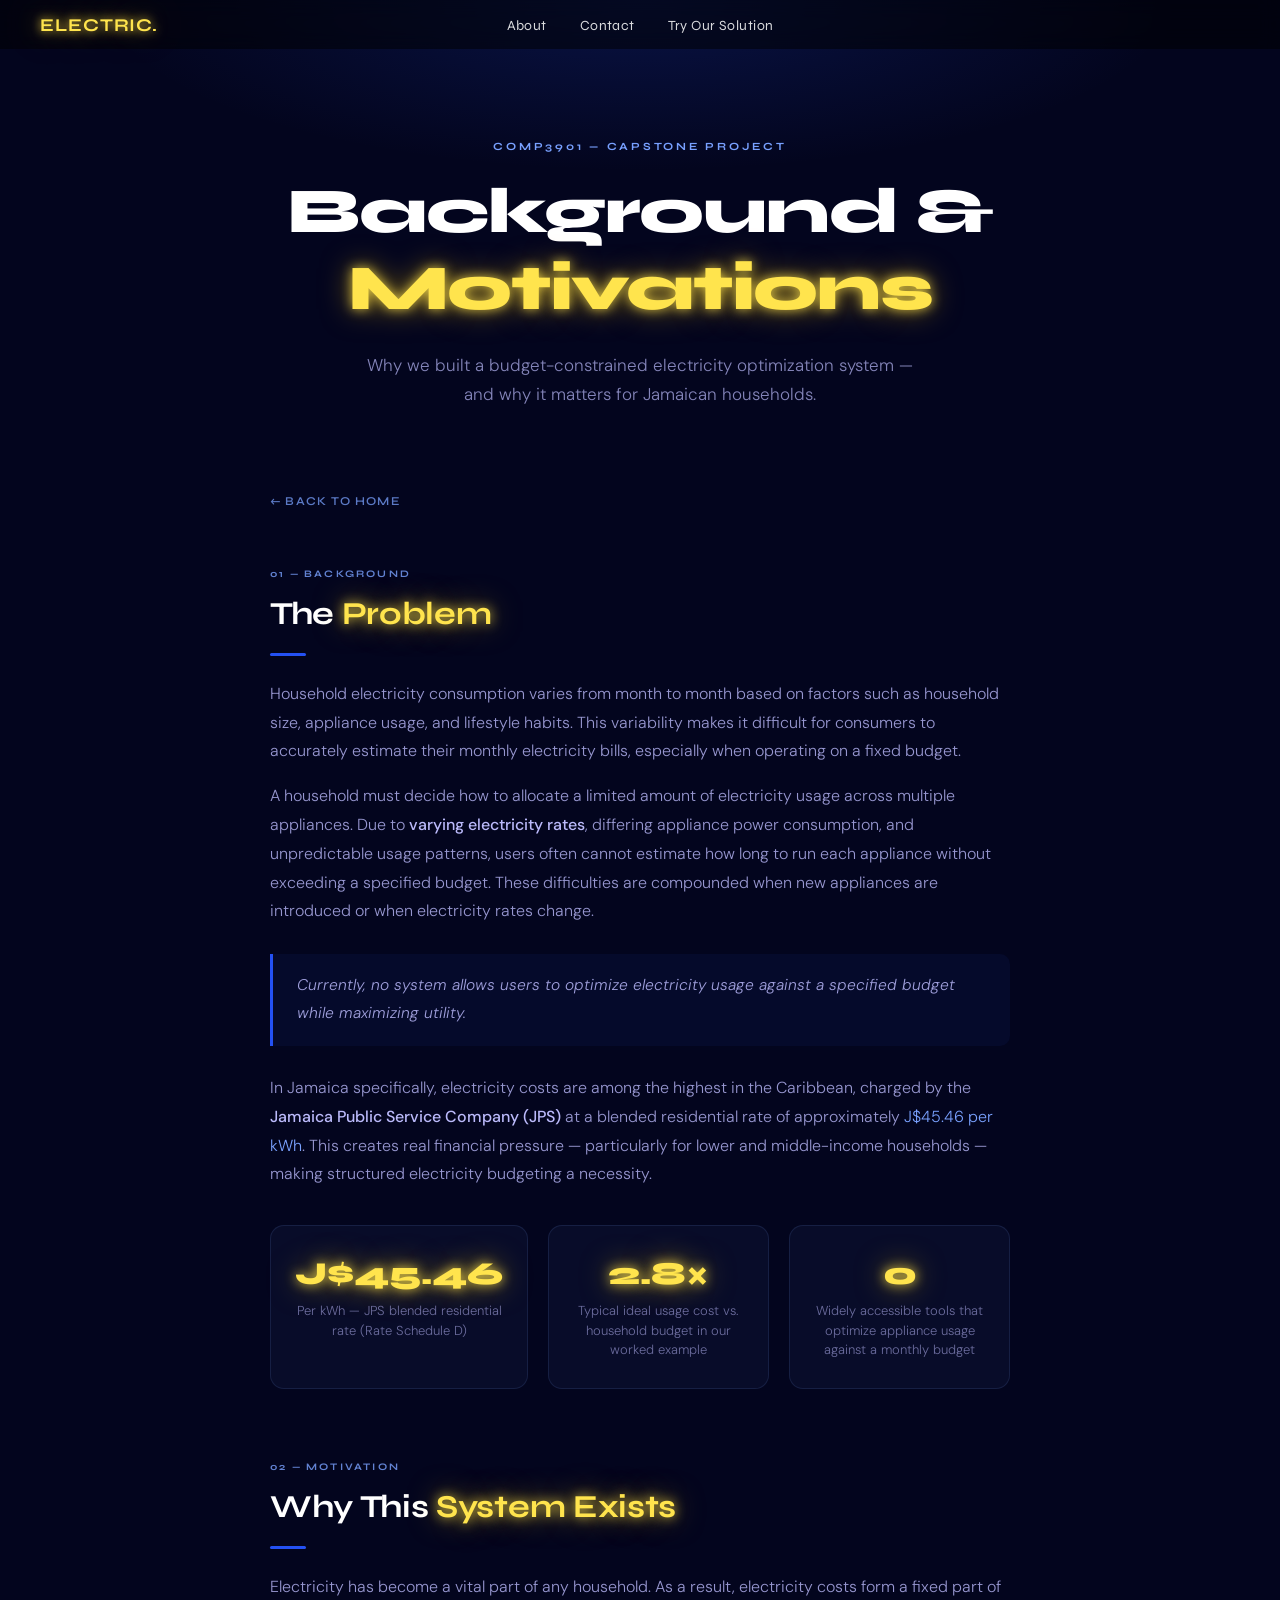
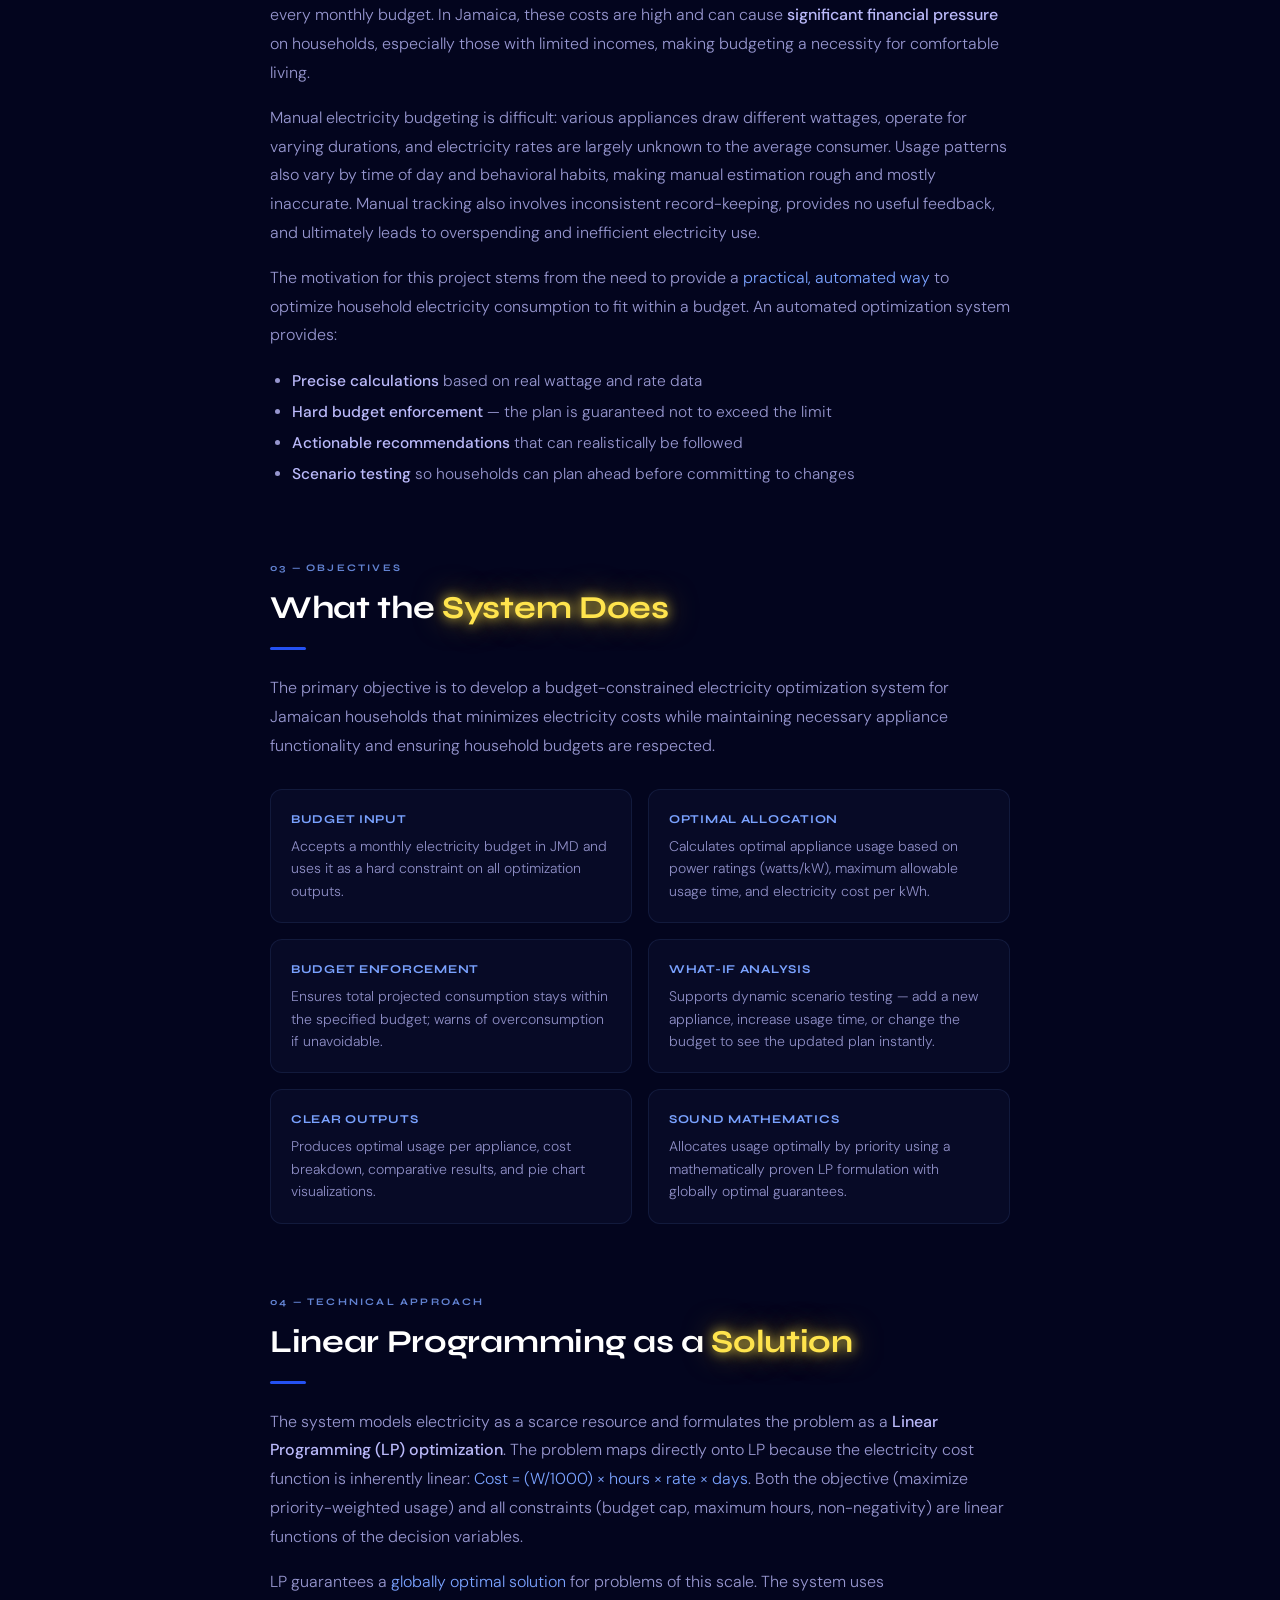
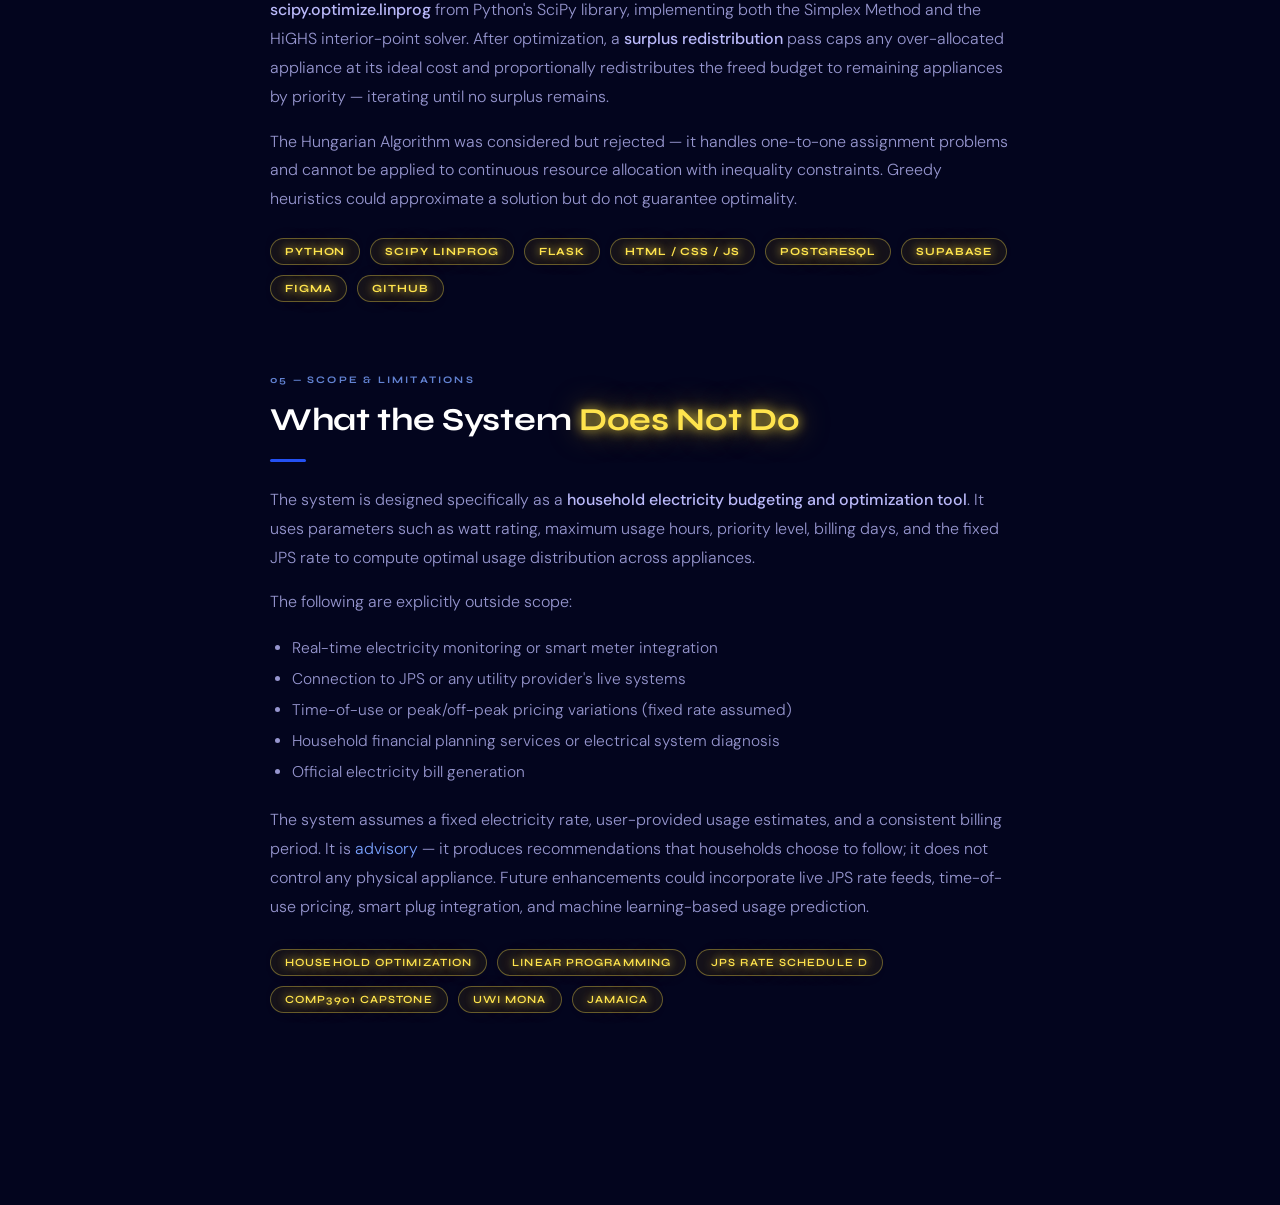
==== About.html @ 824e5304 "ELECTRIC Website 2026" ====
<!DOCTYPE html>
<html lang="en">
<head>
  <meta charset="UTF-8">
  <meta name="viewport" content="width=device-width, initial-scale=1.0">
  <title>About — ELECTRIC</title>
  <link rel="preconnect" href="https://fonts.googleapis.com">
  <link rel="preconnect" href="https://fonts.gstatic.com" crossorigin>
  <link href="https://fonts.googleapis.com/css2?family=Syne:wght@400;600;700;800&family=DM+Sans:ital,opsz,wght@0,9..40,300;0,9..40,400;0,9..40,500;1,9..40,300&display=swap" rel="stylesheet">
  <link rel="stylesheet" href="styles.css">
  <style>
    body { background: #03051e; }
    .page-hero { padding: 140px 0 80px; text-align: center; position: relative; overflow: hidden; }
    .page-hero::before { content: ''; position: absolute; inset: 0; background: radial-gradient(ellipse 60% 50% at 50% 0%, rgba(36,81,243,0.18) 0%, transparent 70%); pointer-events: none; }
    .page-hero-label { font-family: 'Syne', sans-serif; font-size: 11px; font-weight: 700; letter-spacing: 0.25em; text-transform: uppercase; color: #7aa2ff; margin-bottom: 20px; }
    .page-hero-title { font-family: 'Syne', sans-serif; font-size: clamp(2.4rem, 5vw, 4rem); font-weight: 800; color: #fff; letter-spacing: -0.02em; margin-bottom: 24px; }
    .page-hero-title span { color: #FFE44D; text-shadow: 0 0 12px rgba(255,228,77,0.8), 0 0 30px rgba(255,200,0,0.5); }
    .page-hero-sub { font-family: 'DM Sans', sans-serif; font-size: 17px; font-weight: 300; color: rgba(187,186,251,0.7); max-width: 560px; margin: 0 auto; line-height: 1.7; }
    .about-body { max-width: 820px; margin: 0 auto; padding: 0 40px 120px; }
    .back-link { display: inline-flex; align-items: center; gap: 8px; font-family: 'Syne', sans-serif; font-size: 12px; font-weight: 600; letter-spacing: 0.1em; text-transform: uppercase; color: #7aa2ff; text-decoration: none; margin-bottom: 60px; opacity: 0.75; transition: opacity 0.2s; }
    .back-link:hover { opacity: 1; }
    .about-block { margin-bottom: 72px; opacity: 0; transform: translateY(24px); transition: opacity 0.6s ease, transform 0.6s ease; }
    .about-block.visible { opacity: 1; transform: translateY(0); }
    .about-block-label { font-family: 'Syne', sans-serif; font-size: 10px; font-weight: 700; letter-spacing: 0.22em; text-transform: uppercase; color: #7aa2ff; margin-bottom: 14px; opacity: 0.8; }
    .about-block h2 { font-family: 'Syne', sans-serif; font-size: clamp(1.5rem, 2.5vw, 2rem); font-weight: 700; color: #fff; letter-spacing: -0.01em; margin-bottom: 20px; }
    .about-block h2 span { color: #FFE44D; text-shadow: 0 0 12px rgba(255,228,77,0.9), 0 0 30px rgba(255,200,0,0.6); animation: heroGlowPulse 3s ease-in-out infinite; }
    .about-divider { width: 36px; height: 3px; background: #2451F3; border-radius: 2px; margin-bottom: 24px; }
    .about-block p { font-family: 'DM Sans', sans-serif; font-size: 16px; font-weight: 300; line-height: 1.8; color: rgba(187,186,251,0.8); margin-bottom: 16px; }
    .about-block p strong { color: #BBBAFB; font-weight: 500; }
    .about-block p em { color: #7aa2ff; font-style: normal; }
    .about-block ul, .about-block ol { margin: 0 0 18px 22px; font-family: 'DM Sans', sans-serif; font-size: 15.5px; font-weight: 300; line-height: 2; color: rgba(187,186,251,0.8); }
    .about-block li strong { color: #BBBAFB; font-weight: 500; }
    .stat-row { display: grid; grid-template-columns: repeat(3, 1fr); gap: 20px; margin: 36px 0; }
    .stat-card { background: rgba(122,162,255,0.05); border: 1px solid rgba(122,162,255,0.12); border-radius: 14px; padding: 28px 24px; text-align: center; }
    .stat-number { font-family: 'Syne', sans-serif; font-size: 2rem; font-weight: 800; color: #FFE44D; text-shadow: 0 0 12px rgba(255,228,77,0.9), 0 0 30px rgba(255,200,0,0.6); margin-bottom: 8px; animation: heroGlowPulse 3s ease-in-out infinite; }
    .stat-label { font-size: 13px; color: rgba(187,186,251,0.55); font-weight: 300; line-height: 1.5; }
    .quote-block { border-left: 3px solid #2451F3; padding: 18px 24px; background: rgba(36,81,243,0.06); border-radius: 0 10px 10px 0; margin: 28px 0; }
    .quote-block p { font-size: 15.5px !important; font-style: italic; color: rgba(187,186,251,0.85) !important; margin: 0 !important; }
    .objectives-grid { display: grid; grid-template-columns: 1fr 1fr; gap: 16px; margin-top: 28px; }
    .obj-card { background: rgba(122,162,255,0.04); border: 1px solid rgba(122,162,255,0.1); border-radius: 12px; padding: 20px; font-size: 14px; line-height: 1.6; color: rgba(187,186,251,0.75); font-weight: 300; }
    .obj-card strong { display: block; font-family: 'Syne', sans-serif; font-size: 12px; font-weight: 700; letter-spacing: 0.06em; text-transform: uppercase; color: #7aa2ff; margin-bottom: 6px; }
    .tech-stack { display: flex; flex-wrap: wrap; gap: 10px; margin-top: 24px; }
    .tech-chip { font-family: 'Syne', sans-serif; font-size: 11px; font-weight: 700; letter-spacing: 0.08em; text-transform: uppercase; padding: 6px 14px; border-radius: 100px; border: 1px solid rgba(255,228,77,0.35); color: #FFE44D; background: rgba(255,200,0,0.07); text-shadow: 0 0 8px rgba(255,228,77,0.9), 0 0 20px rgba(255,200,0,0.5); animation: heroGlowPulse 3s ease-in-out infinite; }
    .tag-row { display: flex; flex-wrap: wrap; gap: 10px; margin-top: 28px; }
    .tag { font-family: 'Syne', sans-serif; font-size: 11px; font-weight: 600; letter-spacing: 0.1em; text-transform: uppercase; padding: 6px 14px; border: 1px solid rgba(255,228,77,0.35); border-radius: 100px; color: #FFE44D; background: rgba(255,200,0,0.07); text-shadow: 0 0 8px rgba(255,228,77,0.9), 0 0 20px rgba(255,200,0,0.5); animation: heroGlowPulse 3s ease-in-out infinite; }
    @media (max-width: 768px) { .stat-row { grid-template-columns: 1fr; } .objectives-grid { grid-template-columns: 1fr; } .about-body { padding: 0 24px 80px; } .page-hero { padding: 120px 24px 60px; } }
    .nav-container { justify-content: center; }
    .logo { position: absolute; left: 40px; }
  </style>
</head>
<body>

<header class="navbar">
  <div class="nav-container" style="position:relative;">
    <a class="logo" href="index.html" style="text-decoration:none;">ELECTRIC.</a>
    <nav class="nav-links">
      <a href="about.html">About</a>
      <a href="contact.html">Contact</a>
      <a href="index.html#demo">Try Our Solution</a>
    </nav>
  </div>
</header>

<section class="page-hero">
  <div class="page-hero-label">COMP3901 &mdash; Capstone Project</div>
  <h1 class="page-hero-title">Background &amp; <span>Motivations</span></h1>
  <p class="page-hero-sub">Why we built a budget-constrained electricity optimization system &mdash; and why it matters for Jamaican households.</p>
</section>

<div class="about-body">

  <a href="index.html" class="back-link">&#8592; Back to Home</a>

  <div class="about-block">
    <div class="about-block-label">01 &mdash; Background</div>
    <h2>The <span>Problem</span></h2>
    <div class="about-divider"></div>
    <p>Household electricity consumption varies from month to month based on factors such as household size, appliance usage, and lifestyle habits. This variability makes it difficult for consumers to accurately estimate their monthly electricity bills, especially when operating on a fixed budget.</p>
    <p>A household must decide how to allocate a limited amount of electricity usage across multiple appliances. Due to <strong>varying electricity rates</strong>, differing appliance power consumption, and unpredictable usage patterns, users often cannot estimate how long to run each appliance without exceeding a specified budget. These difficulties are compounded when new appliances are introduced or when electricity rates change.</p>
    <div class="quote-block"><p>Currently, no system allows users to optimize electricity usage against a specified budget while maximizing utility.</p></div>
    <p>In Jamaica specifically, electricity costs are among the highest in the Caribbean, charged by the <strong>Jamaica Public Service Company (JPS)</strong> at a blended residential rate of approximately <em>J$45.46 per kWh</em>. This creates real financial pressure &mdash; particularly for lower and middle-income households &mdash; making structured electricity budgeting a necessity.</p>
    <div class="stat-row">
      <div class="stat-card"><div class="stat-number">J$45.46</div><div class="stat-label">Per kWh &mdash; JPS blended residential rate (Rate Schedule D)</div></div>
      <div class="stat-card"><div class="stat-number">2.8&times;</div><div class="stat-label">Typical ideal usage cost vs. household budget in our worked example</div></div>
      <div class="stat-card"><div class="stat-number">0</div><div class="stat-label">Widely accessible tools that optimize appliance usage against a monthly budget</div></div>
    </div>
  </div>

  <div class="about-block">
    <div class="about-block-label">02 &mdash; Motivation</div>
    <h2>Why This <span>System Exists</span></h2>
    <div class="about-divider"></div>
    <p>Electricity has become a vital part of any household. As a result, electricity costs form a fixed part of every monthly budget. In Jamaica, these costs are high and can cause <strong>significant financial pressure</strong> on households, especially those with limited incomes, making budgeting a necessity for comfortable living.</p>
    <p>Manual electricity budgeting is difficult: various appliances draw different wattages, operate for varying durations, and electricity rates are largely unknown to the average consumer. Usage patterns also vary by time of day and behavioral habits, making manual estimation rough and mostly inaccurate. Manual tracking also involves inconsistent record-keeping, provides no useful feedback, and ultimately leads to overspending and inefficient electricity use.</p>
    <p>The motivation for this project stems from the need to provide a <em>practical, automated way</em> to optimize household electricity consumption to fit within a budget. An automated optimization system provides:</p>
    <ul>
      <li><strong>Precise calculations</strong> based on real wattage and rate data</li>
      <li><strong>Hard budget enforcement</strong> &mdash; the plan is guaranteed not to exceed the limit</li>
      <li><strong>Actionable recommendations</strong> that can realistically be followed</li>
      <li><strong>Scenario testing</strong> so households can plan ahead before committing to changes</li>
    </ul>
  </div>

  <div class="about-block">
    <div class="about-block-label">03 &mdash; Objectives</div>
    <h2>What the <span>System Does</span></h2>
    <div class="about-divider"></div>
    <p>The primary objective is to develop a budget-constrained electricity optimization system for Jamaican households that minimizes electricity costs while maintaining necessary appliance functionality and ensuring household budgets are respected.</p>
    <div class="objectives-grid">
      <div class="obj-card"><strong>Budget Input</strong>Accepts a monthly electricity budget in JMD and uses it as a hard constraint on all optimization outputs.</div>
      <div class="obj-card"><strong>Optimal Allocation</strong>Calculates optimal appliance usage based on power ratings (watts/kW), maximum allowable usage time, and electricity cost per kWh.</div>
      <div class="obj-card"><strong>Budget Enforcement</strong>Ensures total projected consumption stays within the specified budget; warns of overconsumption if unavoidable.</div>
      <div class="obj-card"><strong>What-If Analysis</strong>Supports dynamic scenario testing &mdash; add a new appliance, increase usage time, or change the budget to see the updated plan instantly.</div>
      <div class="obj-card"><strong>Clear Outputs</strong>Produces optimal usage per appliance, cost breakdown, comparative results, and pie chart visualizations.</div>
      <div class="obj-card"><strong>Sound Mathematics</strong>Allocates usage optimally by priority using a mathematically proven LP formulation with globally optimal guarantees.</div>
    </div>
  </div>

  <div class="about-block">
    <div class="about-block-label">04 &mdash; Technical Approach</div>
    <h2>Linear Programming as a <span>Solution</span></h2>
    <div class="about-divider"></div>
    <p>The system models electricity as a scarce resource and formulates the problem as a <strong>Linear Programming (LP) optimization</strong>. The problem maps directly onto LP because the electricity cost function is inherently linear: <em>Cost = (W/1000) &times; hours &times; rate &times; days</em>. Both the objective (maximize priority-weighted usage) and all constraints (budget cap, maximum hours, non-negativity) are linear functions of the decision variables.</p>
    <p>LP guarantees a <em>globally optimal solution</em> for problems of this scale. The system uses <strong>scipy.optimize.linprog</strong> from Python's SciPy library, implementing both the Simplex Method and the HiGHS interior-point solver. After optimization, a <strong>surplus redistribution</strong> pass caps any over-allocated appliance at its ideal cost and proportionally redistributes the freed budget to remaining appliances by priority &mdash; iterating until no surplus remains.</p>
    <p>The Hungarian Algorithm was considered but rejected &mdash; it handles one-to-one assignment problems and cannot be applied to continuous resource allocation with inequality constraints. Greedy heuristics could approximate a solution but do not guarantee optimality.</p>
    <div class="tech-stack">
      <span class="tech-chip">Python</span>
      <span class="tech-chip">SciPy linprog</span>
      <span class="tech-chip">Flask</span>
      <span class="tech-chip">HTML / CSS / JS</span>
      <span class="tech-chip">PostgreSQL</span>
      <span class="tech-chip">Supabase</span>
      <span class="tech-chip">Figma</span>
      <span class="tech-chip">GitHub</span>
    </div>
  </div>

  <div class="about-block">
    <div class="about-block-label">05 &mdash; Scope &amp; Limitations</div>
    <h2>What the System <span>Does Not Do</span></h2>
    <div class="about-divider"></div>
    <p>The system is designed specifically as a <strong>household electricity budgeting and optimization tool</strong>. It uses parameters such as watt rating, maximum usage hours, priority level, billing days, and the fixed JPS rate to compute optimal usage distribution across appliances.</p>
    <p>The following are explicitly outside scope:</p>
    <ul>
      <li>Real-time electricity monitoring or smart meter integration</li>
      <li>Connection to JPS or any utility provider's live systems</li>
      <li>Time-of-use or peak/off-peak pricing variations (fixed rate assumed)</li>
      <li>Household financial planning services or electrical system diagnosis</li>
      <li>Official electricity bill generation</li>
    </ul>
    <p>The system assumes a fixed electricity rate, user-provided usage estimates, and a consistent billing period. It is <em>advisory</em> &mdash; it produces recommendations that households choose to follow; it does not control any physical appliance. Future enhancements could incorporate live JPS rate feeds, time-of-use pricing, smart plug integration, and machine learning-based usage prediction.</p>
    <div class="tag-row">
      <span class="tag">Household Optimization</span>
      <span class="tag">Linear Programming</span>
      <span class="tag">JPS Rate Schedule D</span>
      <span class="tag">COMP3901 Capstone</span>
      <span class="tag">UWI Mona</span>
      <span class="tag">Jamaica</span>
    </div>
  </div>

</div>

<script>
  var blocks = document.querySelectorAll('.about-block');
  var obs = new IntersectionObserver(function(entries) {
    entries.forEach(function(e) {
      if (e.isIntersecting) { e.target.classList.add('visible'); obs.unobserve(e.target); }
    });
  }, { threshold: 0.08 });
  blocks.forEach(function(b) { obs.observe(b); });
</script>

</body>
</html>
---- styles.css ----
/* RESET */
* {
  margin: 0;
  padding: 0;
  box-sizing: border-box;
}

/* FONTS */
body {
  font-family: 'DM Sans', sans-serif;
  background: #04062e;
}

/* NAVBAR */
.navbar {
  position: fixed;
  width: 100%;
  top: 0;
  background: rgba(0,0,0,0.5);
  backdrop-filter: blur(10px);
  z-index: 1000;
}

.nav-container {
  display: flex;
  justify-content: space-between;
  align-items: center;
  padding: 15px 40px;
  color: white;
  font-family: 'Syne', sans-serif;
}

.logo {
  font-weight: 700;
  font-size: 18px;
  letter-spacing: 0.05em;
  color: #FFE44D;
  text-shadow:
    0 0 10px rgba(255, 228, 77, 0.9),
    0 0 25px rgba(255, 200, 0, 0.6),
    0 0 50px rgba(255, 180, 0, 0.35);
  animation: heroGlowPulse 3s ease-in-out infinite;
}

.nav-links a {
  margin: 0 15px;
  text-decoration: none;
  color: white;
  font-size: 14px;
  letter-spacing: 0.03em;
  opacity: 0.85;
  transition: opacity 0.2s;
}
.nav-links a:hover { opacity: 1; }

/* HERO */
.hero {
  position: relative;
  height: 100vh;
  overflow: hidden;
}

/* ANIMATED CANVAS BACKGROUND */
.hero-canvas {
  position: absolute;
  top: 0;
  left: 0;
  width: 100%;
  height: 100%;
  z-index: -3;
}

/* DARK OVERLAY */
.hero-overlay {
  position: absolute;
  inset: 0;
  background: rgba(5, 7, 63, 0.6);
  z-index: -2;
}

/* GRID BACKGROUND */
.flux-wrap {
  position: absolute;
  inset: 0;
  z-index: -1;
}

.flux-svg {
  width: 100%;
  height: 100%;
}

/* TEXT CONTENT */
.hero-content {
  position: relative;
  z-index: 2;
  max-width: 900px;
  margin: auto;
  top: 50%;
  transform: translateY(-50%);
  color: #BBBAFB;
  font-size: 28px;
  line-height: 1.6;
  text-align: center;
  padding: 20px;
  font-family: 'Syne', sans-serif;
  transition: all 0.3s ease-out;
}

.hero-title {
  font-size: clamp(2.2rem, 5vw, 3.8rem);
  font-weight: 800;
  letter-spacing: -0.02em;
  margin-bottom: 18px;
  color: #FFE44D;
  text-shadow:
    0 0 12px rgba(255, 228, 77, 0.9),
    0 0 30px rgba(255, 200, 0, 0.7),
    0 0 60px rgba(255, 180, 0, 0.4);
  animation: heroGlowPulse 3s ease-in-out infinite;
}

.hero-text {
  color: #FFE44D;
  font-family: 'DM Sans', sans-serif;
  font-size: clamp(1rem, 2vw, 1.25rem);
  font-weight: 300;
  opacity: 0.9;
  text-shadow:
    0 0 8px rgba(255, 228, 77, 0.7),
    0 0 20px rgba(255, 200, 0, 0.4);
}

@keyframes heroGlowPulse {
  0%, 100% {
    text-shadow:
      0 0 12px rgba(255, 228, 77, 0.9),
      0 0 30px rgba(255, 200, 0, 0.7),
      0 0 60px rgba(255, 180, 0, 0.4);
  }
  50% {
    text-shadow:
      0 0 20px rgba(255, 228, 77, 1),
      0 0 50px rgba(255, 200, 0, 0.9),
      0 0 90px rgba(255, 180, 0, 0.6);
  }
}


/* BUTTONS */
.hero-buttons {
  margin-top: 25px;
}

.btn {
  padding: 12px 25px;
  border-radius: 8px;
  text-decoration: none;
  margin: 10px;
  display: inline-block;
  font-family: 'Syne', sans-serif;
  font-weight: 600;
  font-size: 14px;
  letter-spacing: 0.03em;
  transition: transform 0.2s, box-shadow 0.2s;
}
.btn:hover { transform: translateY(-2px); box-shadow: 0 8px 24px rgba(36,81,243,0.3); }

.primary {
  background: #2451F3;
  color: white;
}

.secondary {
  background: white;
  color: #2451F3;
}


/* ============================================
   INFO SECTIONS (About / How / Why)
   ============================================ */

.info-section {
  background: #04062e;
  color: #BBBAFB;
  padding: 100px 0;
  border-top: 1px solid rgba(122, 162, 255, 0.12);
}



.section-inner {
  max-width: 1100px;
  margin: 0 auto;
  padding: 0 40px;
}

.section-label {
  font-family: 'Syne', sans-serif;
  font-size: 11px;
  font-weight: 600;
  letter-spacing: 0.2em;
  text-transform: uppercase;
  color: #7aa2ff;
  margin-bottom: 48px;
  opacity: 0.8;
}

.section-grid {
  display: grid;
  grid-template-columns: 1fr 1.7fr;
  gap: 60px;
  align-items: start;
}

.section-heading {
  font-family: 'Syne', sans-serif;
  font-size: clamp(1.8rem, 3vw, 2.5rem);
  font-weight: 700;
  line-height: 1.2;
  color: #ffffff;
  letter-spacing: -0.02em;
}

.accent-bar {
  width: 40px;
  height: 3px;
  background: #2451F3;
  border-radius: 2px;
  margin-top: 20px;
}

.section-body {
  font-size: 16px;
  line-height: 1.75;
  color: rgba(187, 186, 251, 0.8);
  margin-bottom: 18px;
  font-weight: 300;
}

.section-body strong {
  color: #BBBAFB;
  font-weight: 500;
}

.section-body em {
  color: #7aa2ff;
  font-style: normal;
}

/* TAGS */
.tag-row {
  display: flex;
  flex-wrap: wrap;
  gap: 10px;
  margin-top: 28px;
}

.tag {
  font-family: 'Syne', sans-serif;
  font-size: 11px;
  font-weight: 600;
  letter-spacing: 0.1em;
  text-transform: uppercase;
  padding: 6px 14px;
  border: 1px solid rgba(255, 228, 77, 0.35);
  border-radius: 100px;
  color: #FFE44D;
  background: rgba(255, 200, 0, 0.07);
  text-shadow:
    0 0 8px rgba(255, 228, 77, 0.9),
    0 0 20px rgba(255, 200, 0, 0.5);
  animation: heroGlowPulse 3s ease-in-out infinite;
}

/* STEPS LIST */
.steps-list {
  list-style: none;
  display: flex;
  flex-direction: column;
  gap: 24px;
  margin-top: 10px;
}

.step-item {
  display: flex;
  gap: 20px;
  align-items: flex-start;
  font-size: 15px;
  line-height: 1.65;
  color: rgba(187, 186, 251, 0.8);
}

.step-item strong {
  color: #FFE44D;
  font-weight: 500;
  text-shadow:
    0 0 8px rgba(255, 228, 77, 0.9),
    0 0 20px rgba(255, 200, 0, 0.5);
  animation: heroGlowPulse 3s ease-in-out infinite;
}

.step-num {
  flex-shrink: 0;
  width: 32px;
  height: 32px;
  border-radius: 50%;
  background: rgba(36, 81, 243, 0.2);
  border: 1px solid rgba(36, 81, 243, 0.4);
  display: flex;
  align-items: center;
  justify-content: center;
  font-family: 'Syne', sans-serif;
  font-size: 12px;
  font-weight: 700;
  color: #7aa2ff;
  margin-top: 2px;
}

/* BENEFITS GRID */
.benefits-grid {
  display: grid;
  grid-template-columns: 1fr 1fr;
  gap: 20px;
  margin-top: 28px;
}

.benefit-card {
  background: rgba(122, 162, 255, 0.05);
  border: 1px solid rgba(122, 162, 255, 0.12);
  border-radius: 14px;
  padding: 24px 22px;
  transition: border-color 0.3s, background 0.3s, transform 0.3s;
}

.benefit-card:hover {
  border-color: rgba(36, 81, 243, 0.4);
  background: rgba(36, 81, 243, 0.08);
  transform: translateY(-3px);
}

.benefit-icon {
  font-size: 22px;
  margin-bottom: 12px;
}

.benefit-card h4 {
  font-family: 'Syne', sans-serif;
  font-size: 14px;
  font-weight: 700;
  color: #ffffff;
  margin-bottom: 8px;
  letter-spacing: 0.01em;
}

.benefit-card p {
  font-size: 13.5px;
  line-height: 1.6;
  color: rgba(187, 186, 251, 0.65);
  font-weight: 300;
}

/* SCROLL REVEAL ANIMATION */
/* Sections themselves stay visible — children animate in */
.reveal-section {
  opacity: 1;
  transform: none;
}

/* Children start hidden and slide up */
.reveal-child {
  opacity: 0;
  transform: translateY(28px);
  transition: opacity 0.65s cubic-bezier(0.22, 1, 0.36, 1),
              transform 0.65s cubic-bezier(0.22, 1, 0.36, 1);
}

.reveal-child.visible {
  opacity: 1;
  transform: translateY(0);
}

/* Benefit cards get springier hover while still transitioning */
.benefit-card.reveal-child {
  transition: opacity 0.7s cubic-bezier(0.22, 1, 0.36, 1),
              transform 0.7s cubic-bezier(0.22, 1, 0.36, 1),
              border-color 0.3s, background 0.3s;
}

/* RESPONSIVE */
@media (max-width: 768px) {
  .section-grid {
    grid-template-columns: 1fr;
    gap: 32px;
  }

  .benefits-grid {
    grid-template-columns: 1fr;
  }

  .section-inner {
    padding: 0 24px;
  }

  .info-section {
    padding: 72px 0;
  }
}

/* ============================================
   HOW-IT-WORKS VIDEO LAYOUT
   ============================================ */

.section-heading-row {
  margin-bottom: 48px;
}

.section-heading-row .accent-bar {
  margin-top: 16px;
}

.how-grid {
  grid-template-columns: 1fr 1.4fr;
  align-items: start;
}

.how-video-col {
  position: sticky;
  top: 100px;
}

.how-video-wrap {
  border-radius: 14px;
  overflow: hidden;
  border: 1px solid rgba(122, 162, 255, 0.18);
  background: #000;
  box-shadow:
    0 0 0 1px rgba(36, 81, 243, 0.1),
    0 20px 50px rgba(0, 0, 0, 0.5);
}

.how-video {
  width: 100%;
  display: block;
  border-radius: 14px;
  aspect-ratio: 16 / 9;
  height: auto;
}

@media (max-width: 768px) {
  .how-grid {
    grid-template-columns: 1fr;
  }

  .how-video-col {
    position: static;
  }
}

/* ============================================
   DEMO SECTION
   ============================================ */

.demo-section {
  background: #04062e;
}

.demo-full-grid {
  grid-template-columns: 1fr 2.1fr !important;
}

.demo-left-sub {
  margin-top: 24px;
  font-size: 14.5px;
}

.demo-step {
  margin-bottom: 36px;
}

.demo-step-label {
  font-family: 'Syne', sans-serif;
  font-size: 11px;
  font-weight: 700;
  letter-spacing: 0.18em;
  text-transform: uppercase;
  color: #7aa2ff;
  margin-bottom: 16px;
  opacity: 0.9;
}

.demo-budget-row {
  display: flex;
  gap: 16px;
  flex-wrap: wrap;
}

.demo-field {
  display: flex;
  flex-direction: column;
  gap: 6px;
  flex: 1;
  min-width: 120px;
}

.demo-field label {
  font-size: 11px;
  font-weight: 500;
  letter-spacing: 0.06em;
  text-transform: uppercase;
  color: rgba(187, 186, 251, 0.55);
}

.demo-field input,
.demo-select {
  background: rgba(122, 162, 255, 0.07);
  border: 1px solid rgba(122, 162, 255, 0.2);
  border-radius: 8px;
  color: #BBBAFB;
  font-family: 'DM Sans', sans-serif;
  font-size: 14px;
  padding: 10px 14px;
  outline: none;
  transition: border-color 0.2s, background 0.2s;
  width: 100%;
}

.demo-field input:focus,
.demo-select:focus {
  border-color: rgba(36, 81, 243, 0.6);
  background: rgba(36, 81, 243, 0.1);
}

.demo-field input::placeholder {
  color: rgba(187, 186, 251, 0.3);
}

.demo-appliance-presets {
  margin-bottom: 14px;
}

.demo-preset-label {
  font-size: 11px;
  color: rgba(187, 186, 251, 0.45);
  margin-bottom: 8px;
  letter-spacing: 0.04em;
}

.demo-preset-chips {
  display: flex;
  flex-wrap: wrap;
  gap: 8px;
}

.demo-preset-chip {
  font-family: 'Syne', sans-serif;
  font-size: 11px;
  font-weight: 600;
  letter-spacing: 0.06em;
  padding: 5px 12px;
  border-radius: 100px;
  border: 1px solid rgba(122, 162, 255, 0.3);
  background: transparent;
  color: #7aa2ff;
  cursor: pointer;
  transition: background 0.2s, border-color 0.2s, color 0.2s;
}

.demo-preset-chip:hover,
.demo-preset-chip.active {
  background: rgba(36, 81, 243, 0.18);
  border-color: rgba(36, 81, 243, 0.6);
  color: #fff;
}

.demo-appliance-list {
  display: flex;
  flex-direction: column;
  gap: 10px;
  margin-bottom: 12px;
}

.demo-appliance-row {
  display: grid;
  grid-template-columns: 1fr 90px 90px 70px 70px 36px;
  gap: 8px;
  align-items: center;
  background: rgba(122, 162, 255, 0.04);
  border: 1px solid rgba(122, 162, 255, 0.1);
  border-radius: 10px;
  padding: 10px 12px;
  transition: border-color 0.2s;
}

.demo-appliance-row:hover {
  border-color: rgba(122, 162, 255, 0.22);
}

.demo-appliance-row input {
  background: rgba(122, 162, 255, 0.06);
  border: 1px solid rgba(122, 162, 255, 0.15);
  border-radius: 6px;
  color: #BBBAFB;
  font-family: 'DM Sans', sans-serif;
  font-size: 13px;
  padding: 7px 10px;
  outline: none;
  width: 100%;
  transition: border-color 0.2s;
}

.demo-appliance-row input:focus {
  border-color: rgba(36, 81, 243, 0.5);
}

.demo-appliance-row input::placeholder {
  color: rgba(187, 186, 251, 0.3);
}

.demo-row-header {
  display: grid;
  grid-template-columns: 1fr 90px 90px 70px 70px 36px;
  gap: 8px;
  padding: 0 12px;
  margin-bottom: 4px;
}

.demo-row-header span {
  font-size: 10px;
  letter-spacing: 0.08em;
  text-transform: uppercase;
  color: rgba(187, 186, 251, 0.35);
  font-weight: 500;
}

.demo-remove-btn {
  background: none;
  border: 1px solid rgba(255, 80, 80, 0.25);
  border-radius: 6px;
  color: rgba(255, 100, 100, 0.6);
  cursor: pointer;
  font-size: 14px;
  width: 36px;
  height: 36px;
  display: flex;
  align-items: center;
  justify-content: center;
  transition: background 0.2s, color 0.2s;
}

.demo-remove-btn:hover {
  background: rgba(255, 80, 80, 0.12);
  color: #ff6464;
}

.demo-add-custom-btn {
  background: none;
  border: 1px dashed rgba(122, 162, 255, 0.3);
  border-radius: 8px;
  color: #7aa2ff;
  cursor: pointer;
  font-family: 'DM Sans', sans-serif;
  font-size: 13px;
  padding: 9px 18px;
  transition: background 0.2s, border-color 0.2s;
  width: 100%;
  text-align: center;
}

.demo-add-custom-btn:hover {
  background: rgba(36, 81, 243, 0.07);
  border-color: rgba(36, 81, 243, 0.5);
}

.demo-step-run {
  margin-bottom: 0;
}

.demo-run-btn {
  width: 100%;
  padding: 14px;
  font-size: 15px;
  text-align: center;
  border: none;
  cursor: pointer;
  border-radius: 10px;
  letter-spacing: 0.05em;
}

.demo-error {
  color: #ff7070;
  font-size: 13px;
  margin-top: 10px;
  min-height: 18px;
}

.demo-results {
  margin-top: 40px;
  border-top: 1px solid rgba(122, 162, 255, 0.12);
  padding-top: 32px;
  animation: fadeSlideUp 0.5s ease;
}

@keyframes fadeSlideUp {
  from { opacity: 0; transform: translateY(16px); }
  to   { opacity: 1; transform: translateY(0); }
}

.demo-results-header {
  display: flex;
  justify-content: space-between;
  align-items: flex-end;
  margin-bottom: 20px;
  flex-wrap: wrap;
  gap: 10px;
}

.demo-results-title {
  font-family: 'Syne', sans-serif;
  font-size: 16px;
  font-weight: 700;
  color: #fff;
  letter-spacing: 0.01em;
}

.demo-results-meta {
  font-size: 13px;
  color: rgba(187, 186, 251, 0.6);
  text-align: right;
}

.demo-results-meta strong {
  color: #FFE44D;
}

.demo-results-table-wrap {
  overflow-x: auto;
  margin-bottom: 28px;
}

.demo-results-table {
  width: 100%;
  border-collapse: collapse;
  font-size: 13.5px;
}

.demo-results-table th {
  font-family: 'Syne', sans-serif;
  font-size: 10px;
  font-weight: 700;
  letter-spacing: 0.1em;
  text-transform: uppercase;
  color: rgba(187, 186, 251, 0.45);
  text-align: left;
  padding: 8px 12px;
  border-bottom: 1px solid rgba(122, 162, 255, 0.1);
}

.demo-results-table td {
  padding: 11px 12px;
  color: rgba(187, 186, 251, 0.85);
  border-bottom: 1px solid rgba(122, 162, 255, 0.06);
  vertical-align: middle;
}

.demo-results-table tr:last-child td {
  border-bottom: none;
}

.demo-results-table tr:hover td {
  background: rgba(122, 162, 255, 0.04);
}

.demo-usage-bar-wrap {
  width: 100px;
}

.demo-usage-bar-bg {
  background: rgba(122, 162, 255, 0.1);
  border-radius: 100px;
  height: 6px;
  overflow: hidden;
}

.demo-usage-bar-fill {
  height: 6px;
  border-radius: 100px;
  background: linear-gradient(90deg, #2451F3, #7aa2ff);
  transition: width 0.5s ease;
}

.demo-usage-bar-fill.over {
  background: linear-gradient(90deg, #f32424, #ff7a7a);
}

.demo-pct-label {
  font-size: 11px;
  color: rgba(187, 186, 251, 0.5);
  margin-top: 3px;
}

.demo-cost-cell {
  color: #FFE44D;
  font-weight: 500;
  font-family: 'Syne', sans-serif;
  font-size: 13px;
}

.demo-name-cell {
  font-weight: 500;
  color: #fff;
}

.demo-chart-wrap {
  display: flex;
  align-items: center;
  gap: 32px;
  margin-bottom: 36px;
  flex-wrap: wrap;
}

.demo-chart-legend {
  flex: 1;
  display: flex;
  flex-direction: column;
  gap: 8px;
  min-width: 160px;
}

.demo-legend-item {
  display: flex;
  align-items: center;
  gap: 10px;
  font-size: 13px;
  color: rgba(187, 186, 251, 0.75);
}

.demo-legend-dot {
  width: 10px;
  height: 10px;
  border-radius: 50%;
  flex-shrink: 0;
}

.demo-legend-name { flex: 1; }

.demo-legend-pct {
  font-family: 'Syne', sans-serif;
  font-size: 12px;
  font-weight: 600;
  color: #7aa2ff;
}

.demo-whatif-section {
  border-top: 1px solid rgba(122, 162, 255, 0.1);
  padding-top: 28px;
}

.demo-whatif-desc {
  font-size: 13.5px;
  color: rgba(187, 186, 251, 0.55);
  margin-bottom: 14px;
}

.demo-whatif-row {
  display: flex;
  gap: 10px;
  align-items: center;
  flex-wrap: wrap;
}

.demo-whatif-row .demo-select {
  flex: 1;
  min-width: 140px;
}

.demo-whatif-input {
  width: 110px;
  background: rgba(122, 162, 255, 0.07);
  border: 1px solid rgba(122, 162, 255, 0.2);
  border-radius: 8px;
  color: #BBBAFB;
  font-family: 'DM Sans', sans-serif;
  font-size: 14px;
  padding: 10px 14px;
  outline: none;
}

.demo-whatif-btn {
  white-space: nowrap;
  cursor: pointer;
  border: none;
}

.demo-whatif-result {
  margin-top: 16px;
  min-height: 0;
  transition: all 0.3s ease;
}

.demo-whatif-card {
  background: rgba(122, 162, 255, 0.06);
  border: 1px solid rgba(122, 162, 255, 0.15);
  border-radius: 10px;
  padding: 16px 20px;
}

.demo-whatif-card.over {
  border-color: rgba(255, 100, 100, 0.3);
  background: rgba(255, 80, 80, 0.05);
}

.demo-whatif-stat {
  display: flex;
  justify-content: space-between;
  margin-bottom: 6px;
  font-size: 13px;
}

.demo-whatif-stat span:last-child {
  font-weight: 600;
  color: #FFE44D;
  font-family: 'Syne', sans-serif;
}

.demo-whatif-stat.over span:last-child { color: #ff7070; }

@media (max-width: 768px) {
  .demo-full-grid {
    grid-template-columns: 1fr !important;
  }

  .demo-appliance-row {
    grid-template-columns: 1fr 1fr 36px;
  }

  .demo-row-header { display: none; }

  .demo-whatif-row {
    flex-direction: column;
    align-items: stretch;
  }

  .demo-whatif-input { width: 100%; }

  .demo-chart-wrap {
    flex-direction: column;
    align-items: flex-start;
  }
}
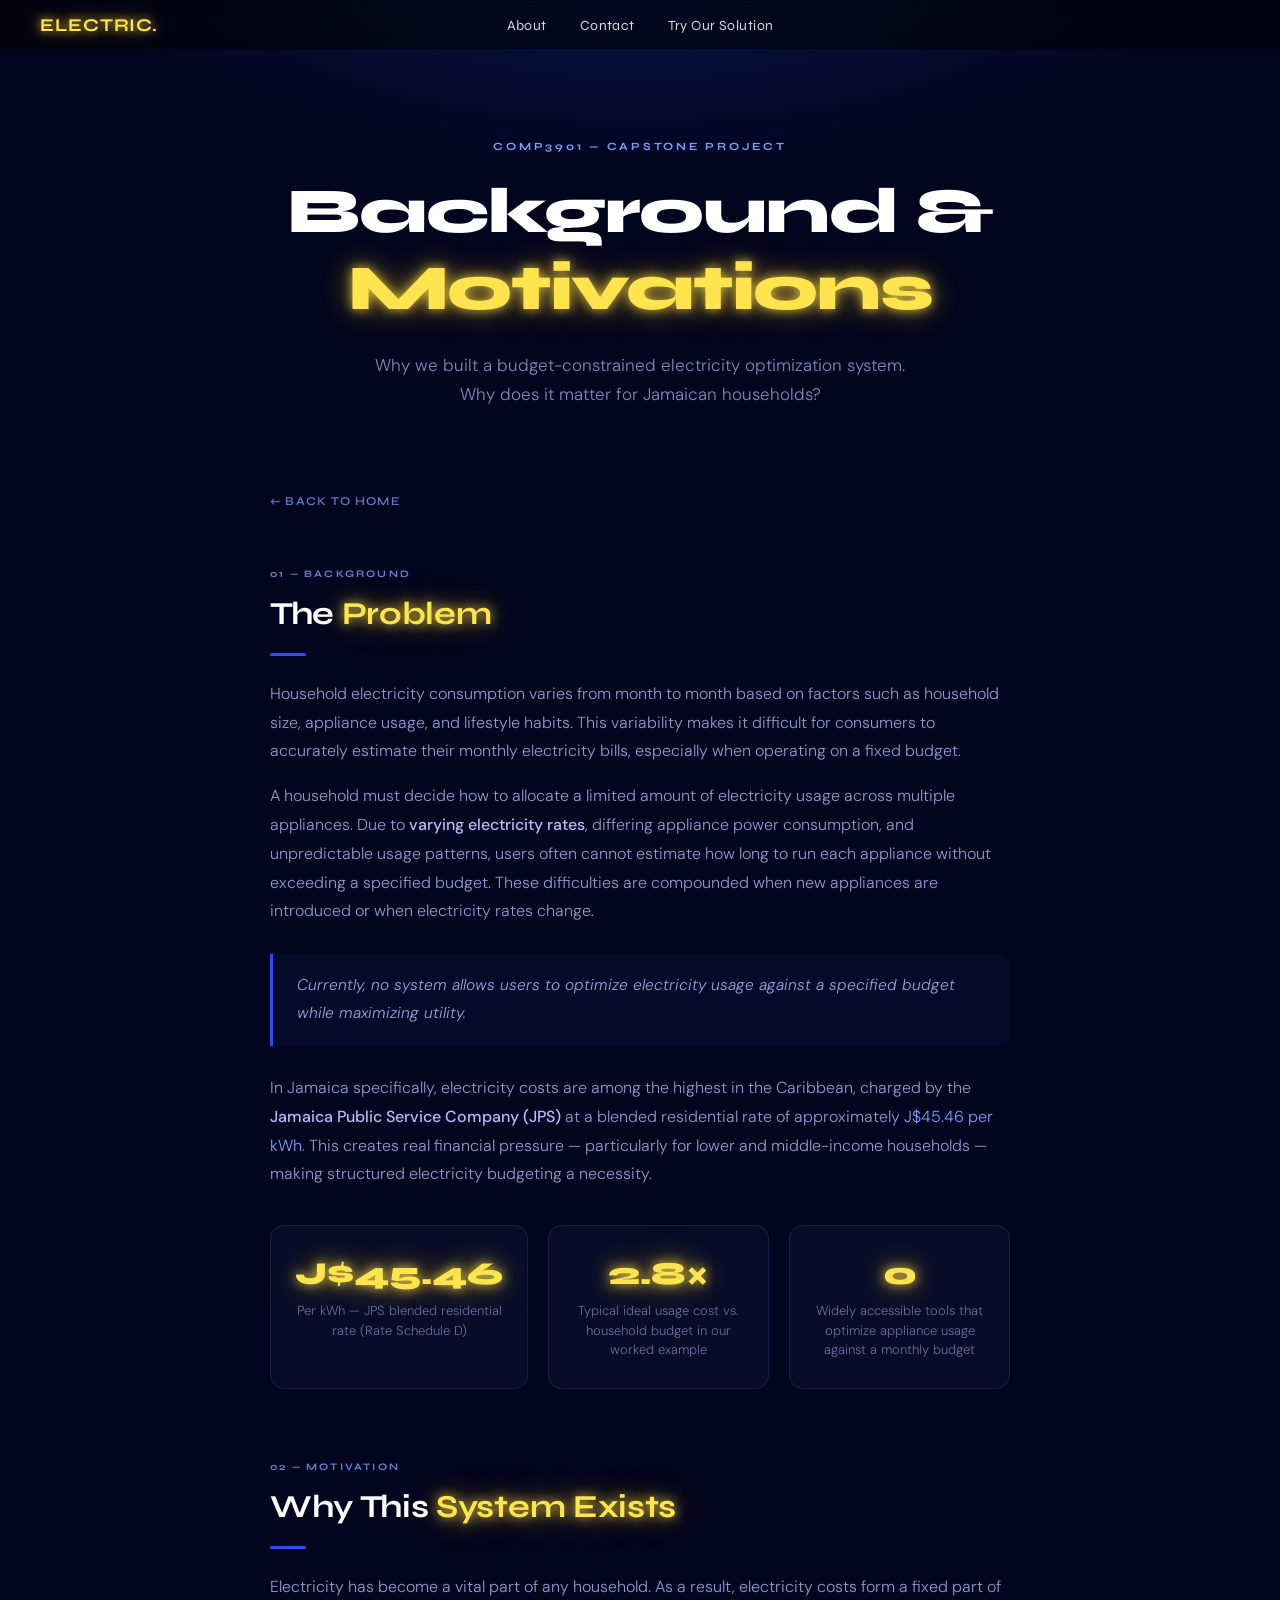
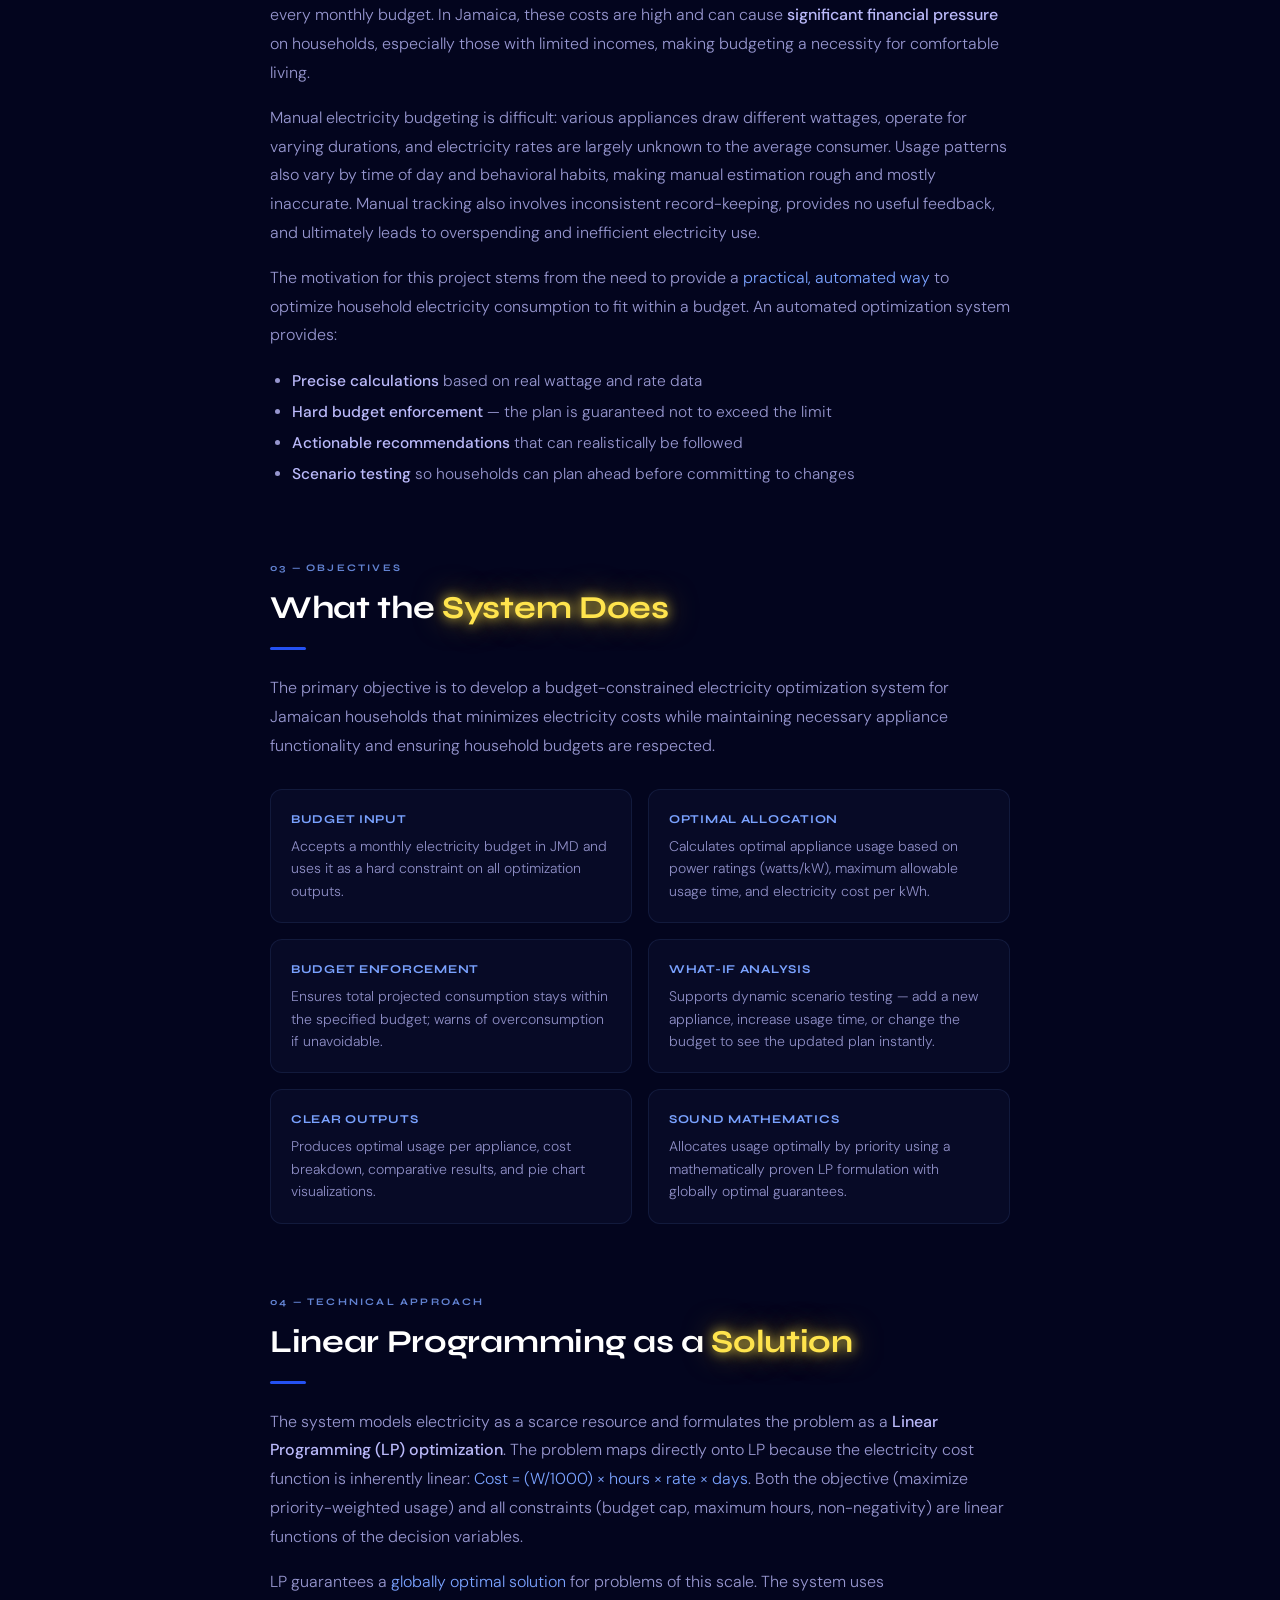
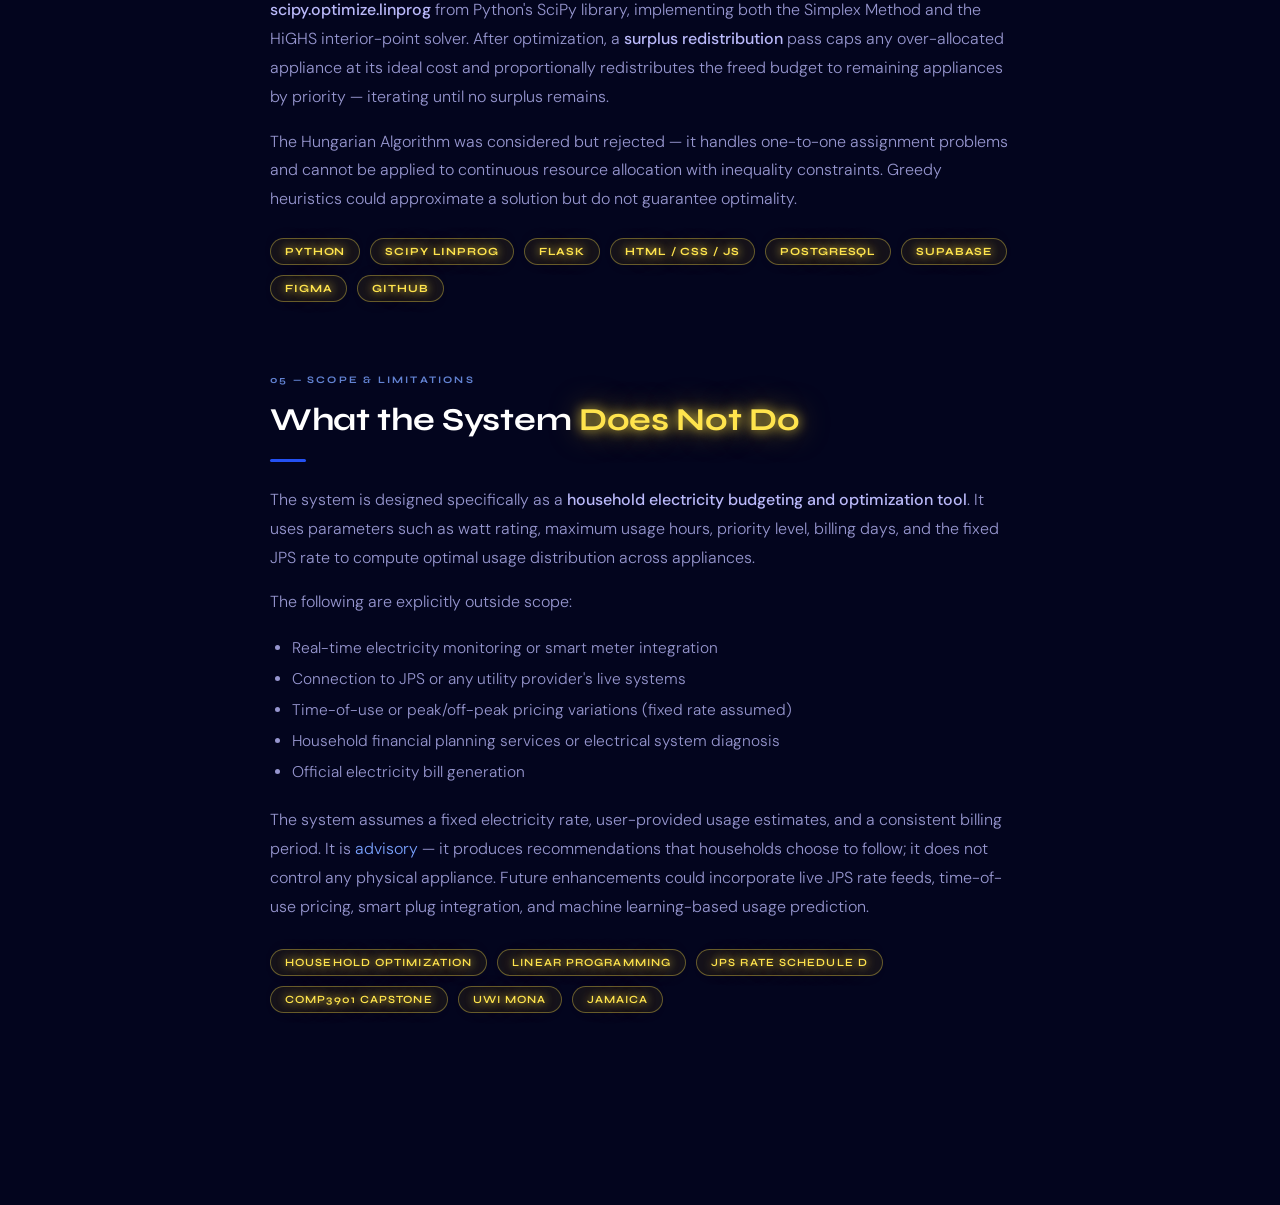
==== commit 6c50bab1: "Update About.html" ====
--- a/About.html
+++ b/About.html
@@ -54,8 +54,8 @@
   <div class="nav-container" style="position:relative;">
     <a class="logo" href="index.html" style="text-decoration:none;">ELECTRIC.</a>
     <nav class="nav-links">
-      <a href="about.html">About</a>
-      <a href="contact.html">Contact</a>
+      <a href="About.html">About</a>
+      <a href="Contact.html">Contact</a>
       <a href="index.html#demo">Try Our Solution</a>
     </nav>
   </div>
@@ -64,7 +64,7 @@
 <section class="page-hero">
   <div class="page-hero-label">COMP3901 &mdash; Capstone Project</div>
   <h1 class="page-hero-title">Background &amp; <span>Motivations</span></h1>
-  <p class="page-hero-sub">Why we built a budget-constrained electricity optimization system &mdash; and why it matters for Jamaican households.</p>
+  <p class="page-hero-sub">Why we built a budget-constrained electricity optimization system. Why does it matter for Jamaican households?</p>
 </section>
 
 <div class="about-body">
@@ -172,4 +172,4 @@
 </script>
 
 </body>
-</html>+</html>
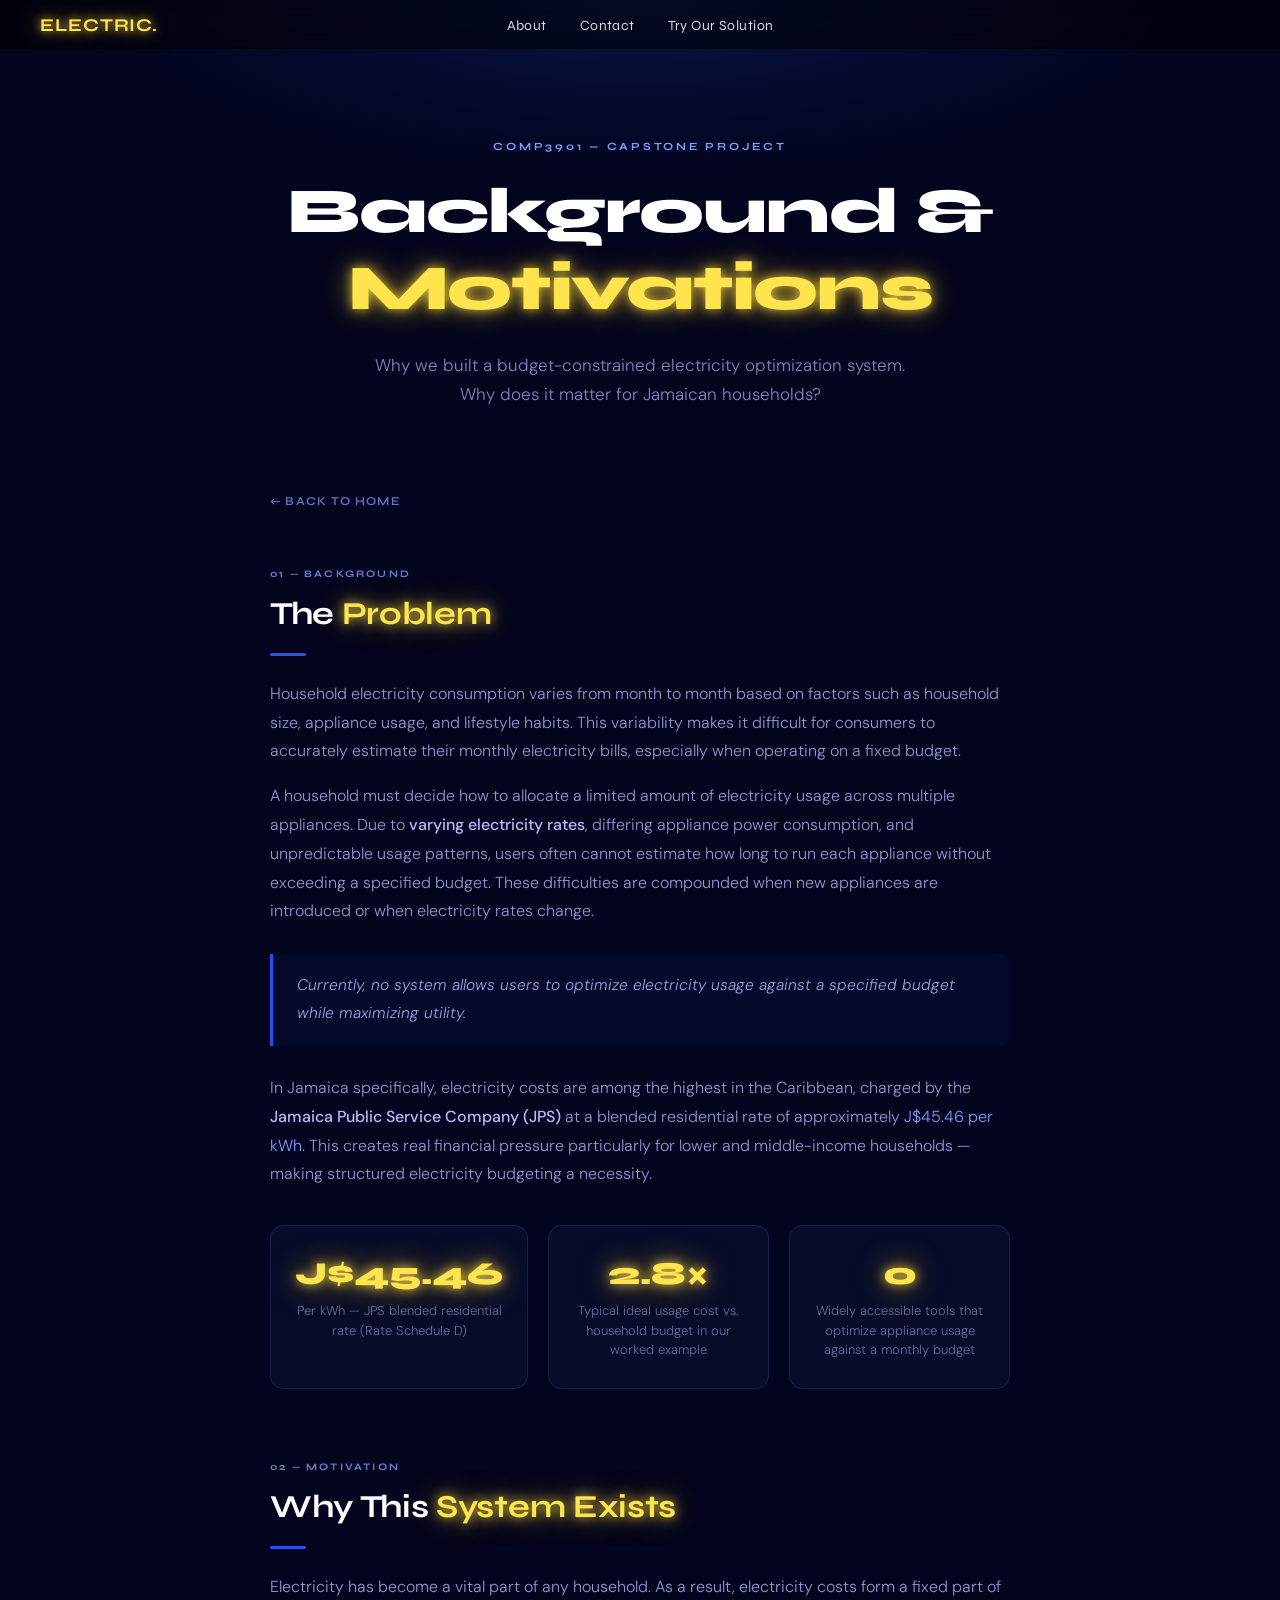
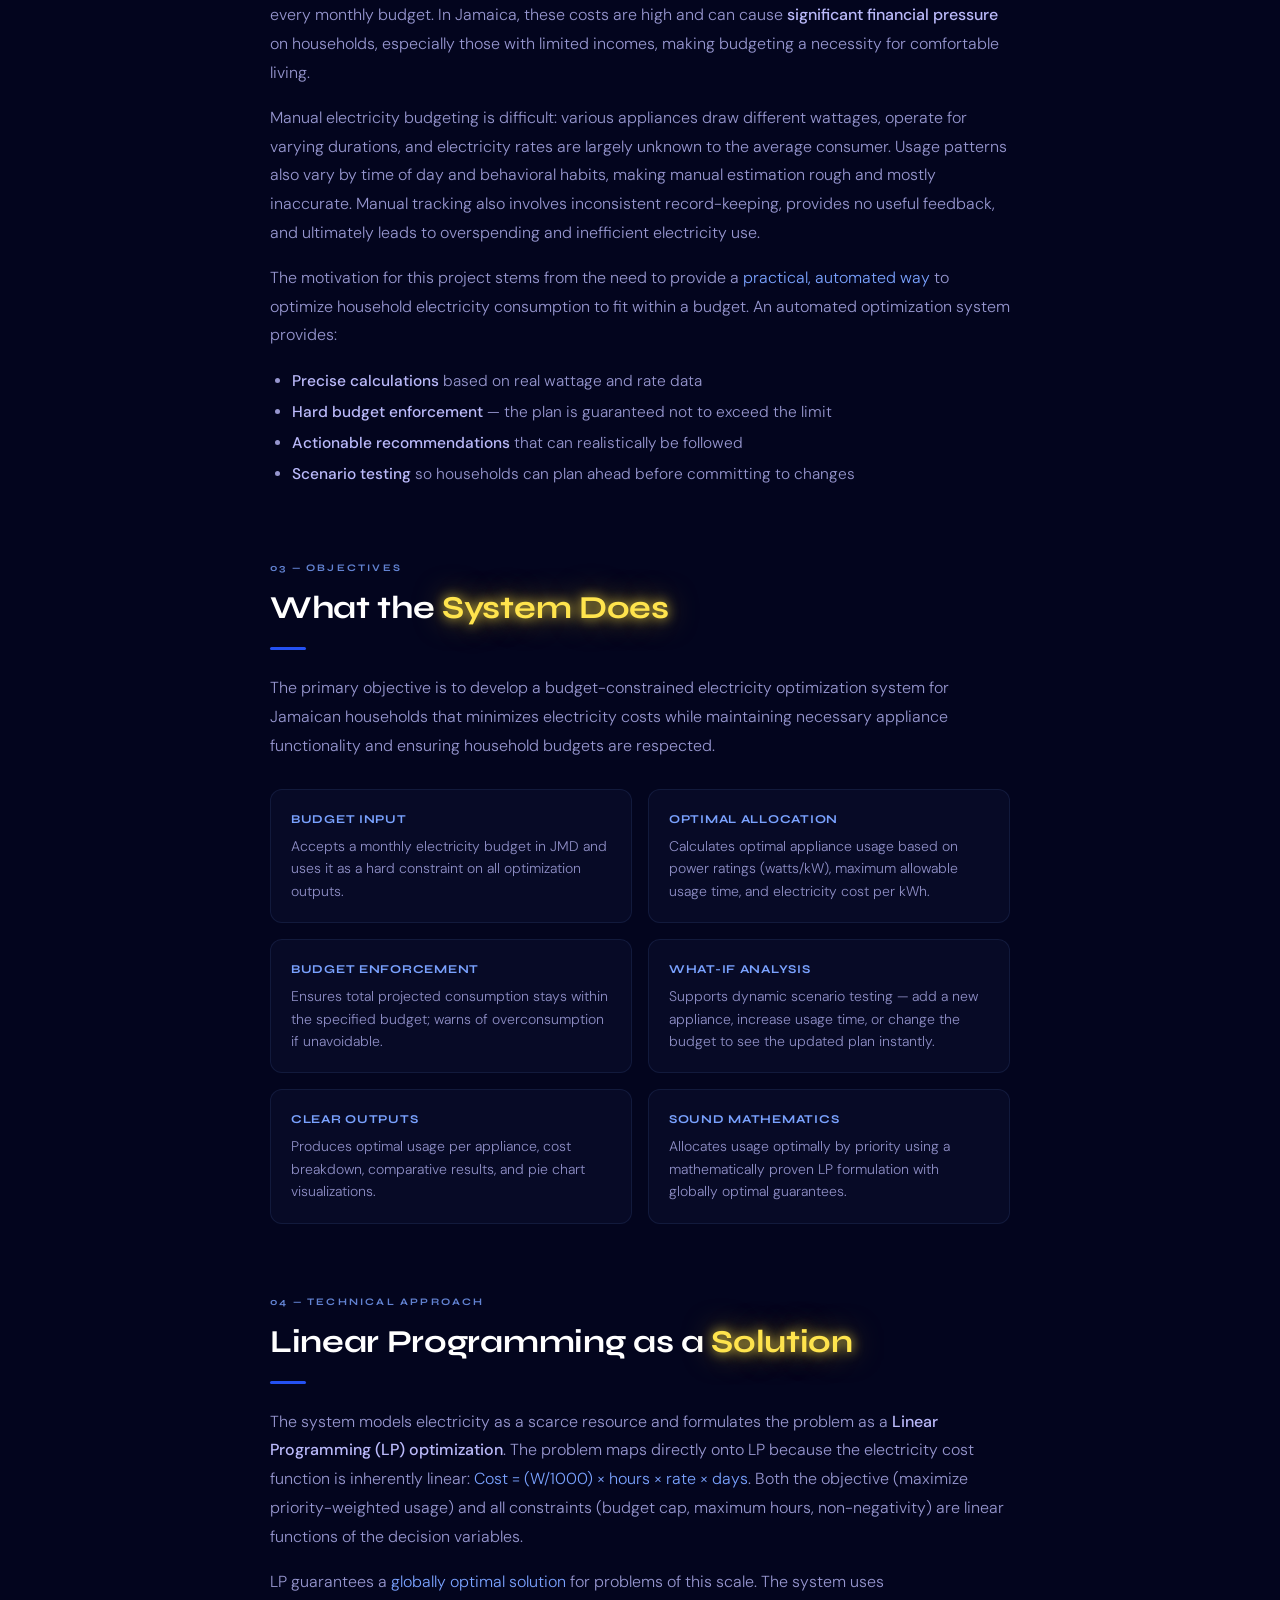
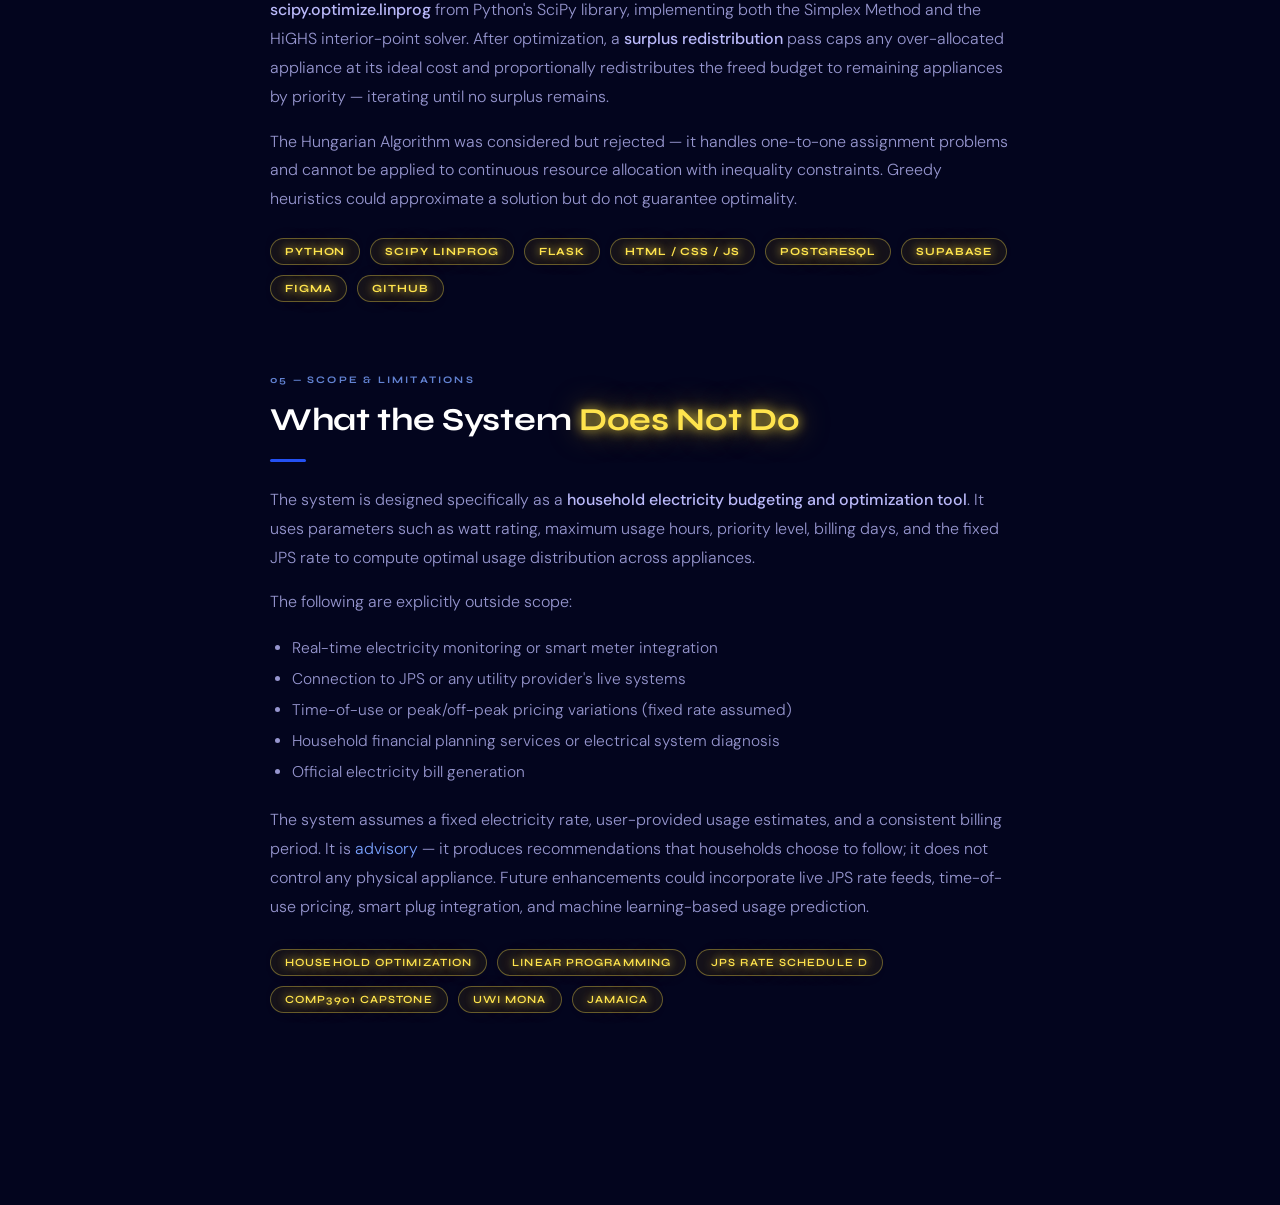
==== commit 740834d3: "Update About.html" ====
--- a/About.html
+++ b/About.html
@@ -78,7 +78,7 @@
     <p>Household electricity consumption varies from month to month based on factors such as household size, appliance usage, and lifestyle habits. This variability makes it difficult for consumers to accurately estimate their monthly electricity bills, especially when operating on a fixed budget.</p>
     <p>A household must decide how to allocate a limited amount of electricity usage across multiple appliances. Due to <strong>varying electricity rates</strong>, differing appliance power consumption, and unpredictable usage patterns, users often cannot estimate how long to run each appliance without exceeding a specified budget. These difficulties are compounded when new appliances are introduced or when electricity rates change.</p>
     <div class="quote-block"><p>Currently, no system allows users to optimize electricity usage against a specified budget while maximizing utility.</p></div>
-    <p>In Jamaica specifically, electricity costs are among the highest in the Caribbean, charged by the <strong>Jamaica Public Service Company (JPS)</strong> at a blended residential rate of approximately <em>J$45.46 per kWh</em>. This creates real financial pressure &mdash; particularly for lower and middle-income households &mdash; making structured electricity budgeting a necessity.</p>
+    <p>In Jamaica specifically, electricity costs are among the highest in the Caribbean, charged by the <strong>Jamaica Public Service Company (JPS)</strong> at a blended residential rate of approximately <em>J$45.46 per kWh</em>. This creates real financial pressure particularly for lower and middle-income households &mdash; making structured electricity budgeting a necessity.</p>
     <div class="stat-row">
       <div class="stat-card"><div class="stat-number">J$45.46</div><div class="stat-label">Per kWh &mdash; JPS blended residential rate (Rate Schedule D)</div></div>
       <div class="stat-card"><div class="stat-number">2.8&times;</div><div class="stat-label">Typical ideal usage cost vs. household budget in our worked example</div></div>
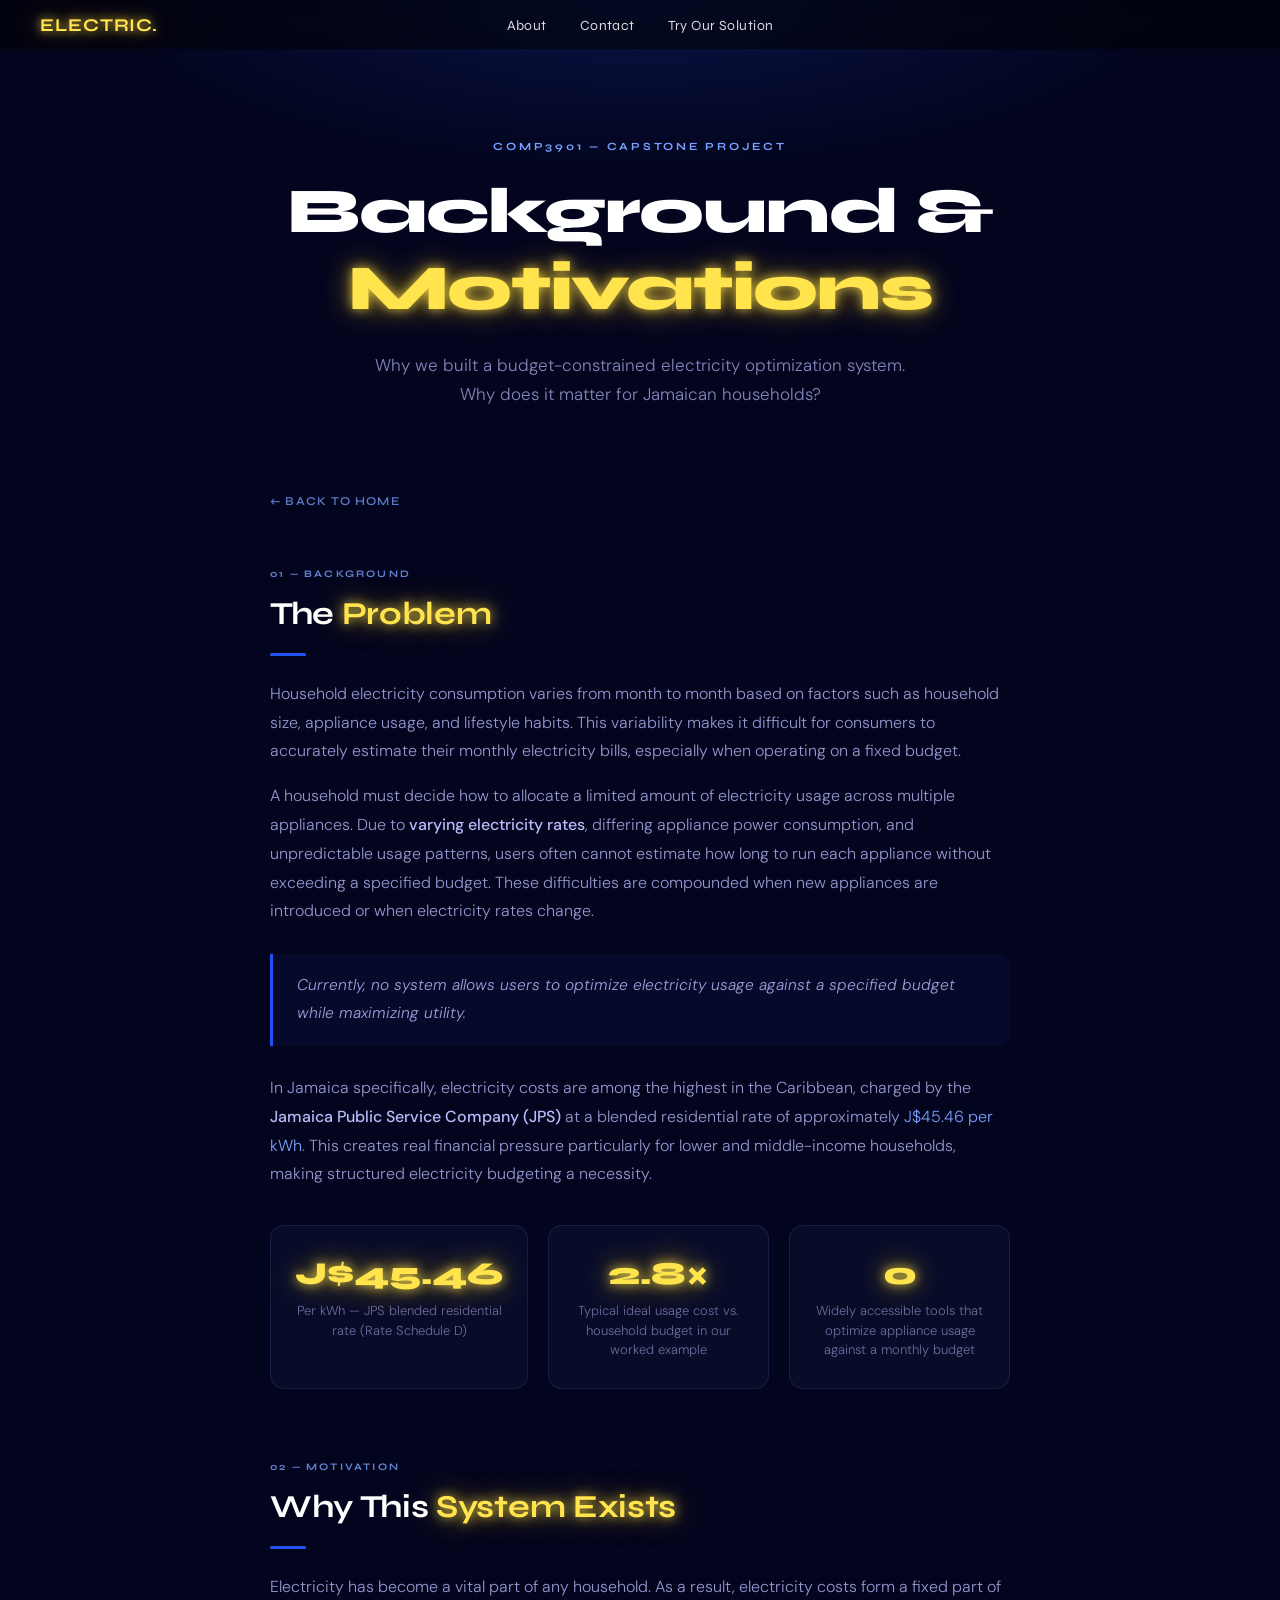
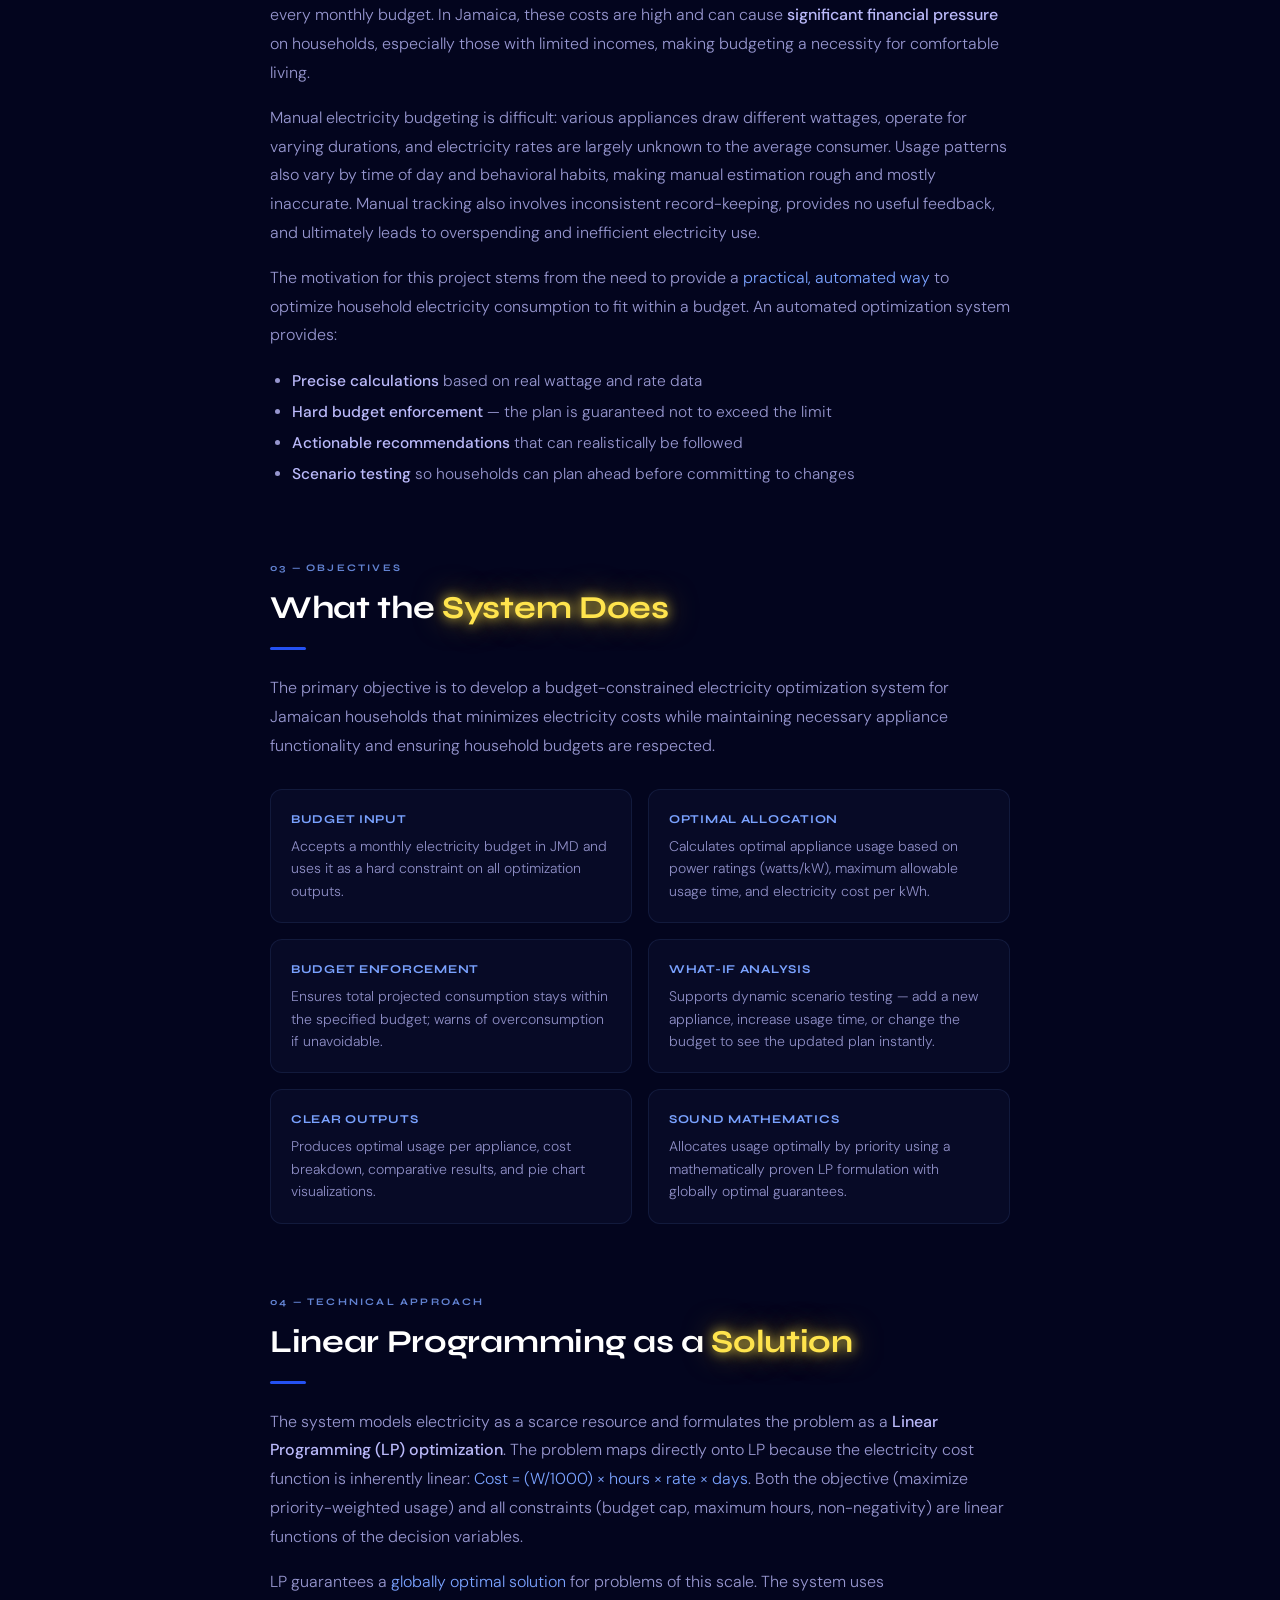
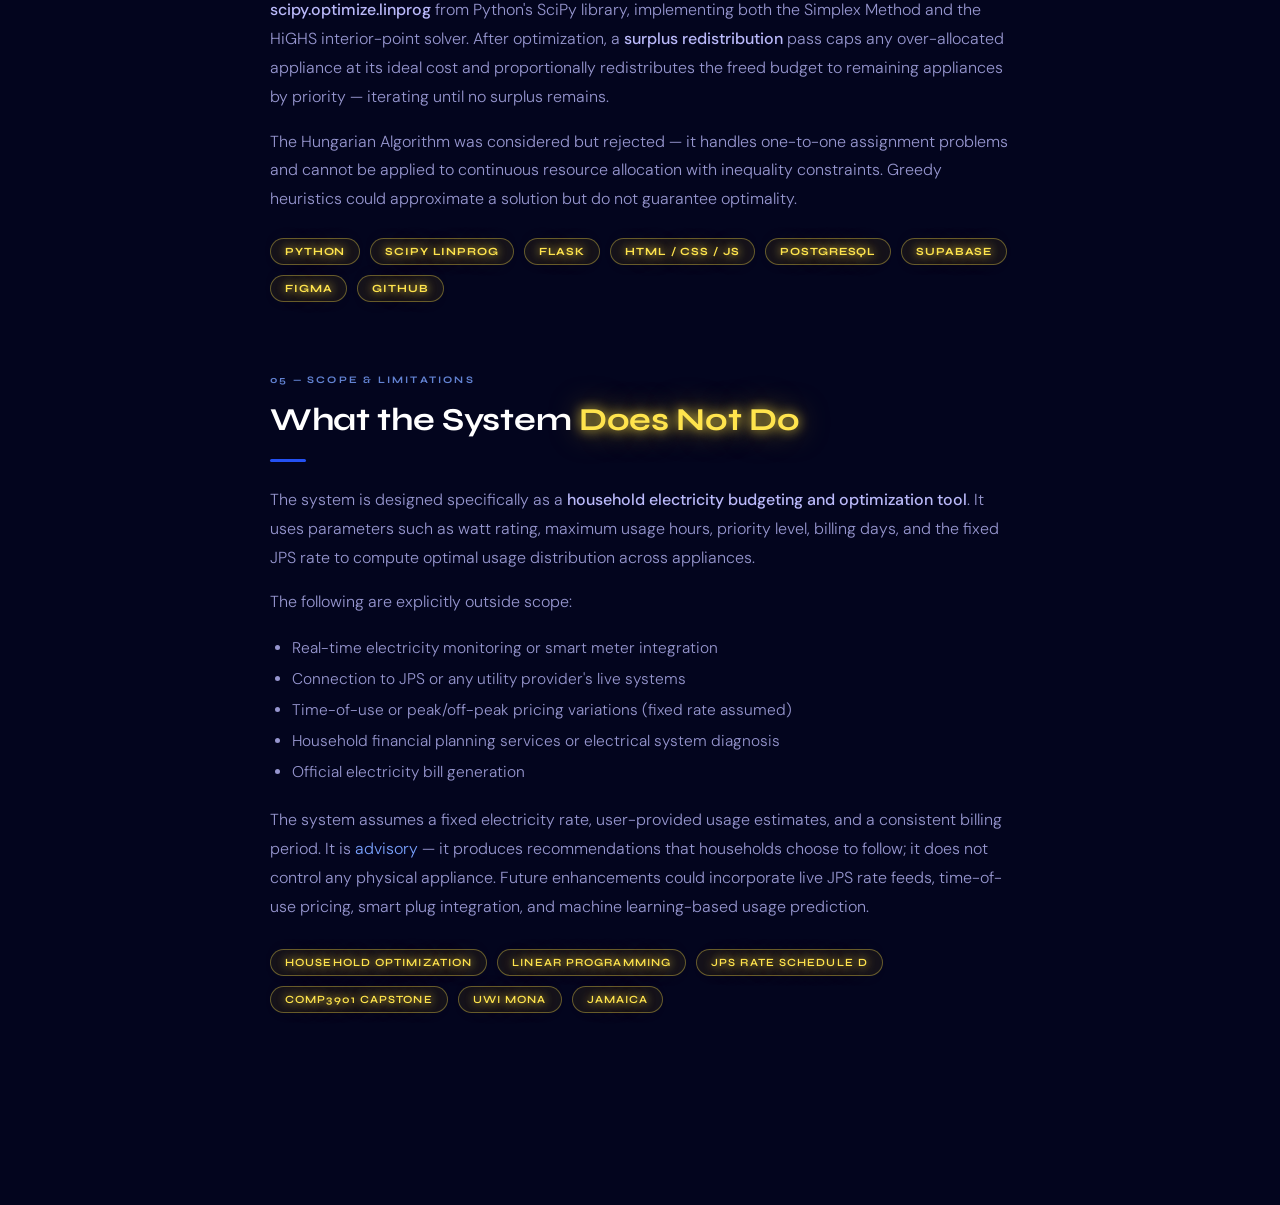
==== commit 0cb580bc: "Update About.html" ====
--- a/About.html
+++ b/About.html
@@ -78,7 +78,7 @@
     <p>Household electricity consumption varies from month to month based on factors such as household size, appliance usage, and lifestyle habits. This variability makes it difficult for consumers to accurately estimate their monthly electricity bills, especially when operating on a fixed budget.</p>
     <p>A household must decide how to allocate a limited amount of electricity usage across multiple appliances. Due to <strong>varying electricity rates</strong>, differing appliance power consumption, and unpredictable usage patterns, users often cannot estimate how long to run each appliance without exceeding a specified budget. These difficulties are compounded when new appliances are introduced or when electricity rates change.</p>
     <div class="quote-block"><p>Currently, no system allows users to optimize electricity usage against a specified budget while maximizing utility.</p></div>
-    <p>In Jamaica specifically, electricity costs are among the highest in the Caribbean, charged by the <strong>Jamaica Public Service Company (JPS)</strong> at a blended residential rate of approximately <em>J$45.46 per kWh</em>. This creates real financial pressure particularly for lower and middle-income households &mdash; making structured electricity budgeting a necessity.</p>
+    <p>In Jamaica specifically, electricity costs are among the highest in the Caribbean, charged by the <strong>Jamaica Public Service Company (JPS)</strong> at a blended residential rate of approximately <em>J$45.46 per kWh</em>. This creates real financial pressure particularly for lower and middle-income households, making structured electricity budgeting a necessity.</p>
     <div class="stat-row">
       <div class="stat-card"><div class="stat-number">J$45.46</div><div class="stat-label">Per kWh &mdash; JPS blended residential rate (Rate Schedule D)</div></div>
       <div class="stat-card"><div class="stat-number">2.8&times;</div><div class="stat-label">Typical ideal usage cost vs. household budget in our worked example</div></div>
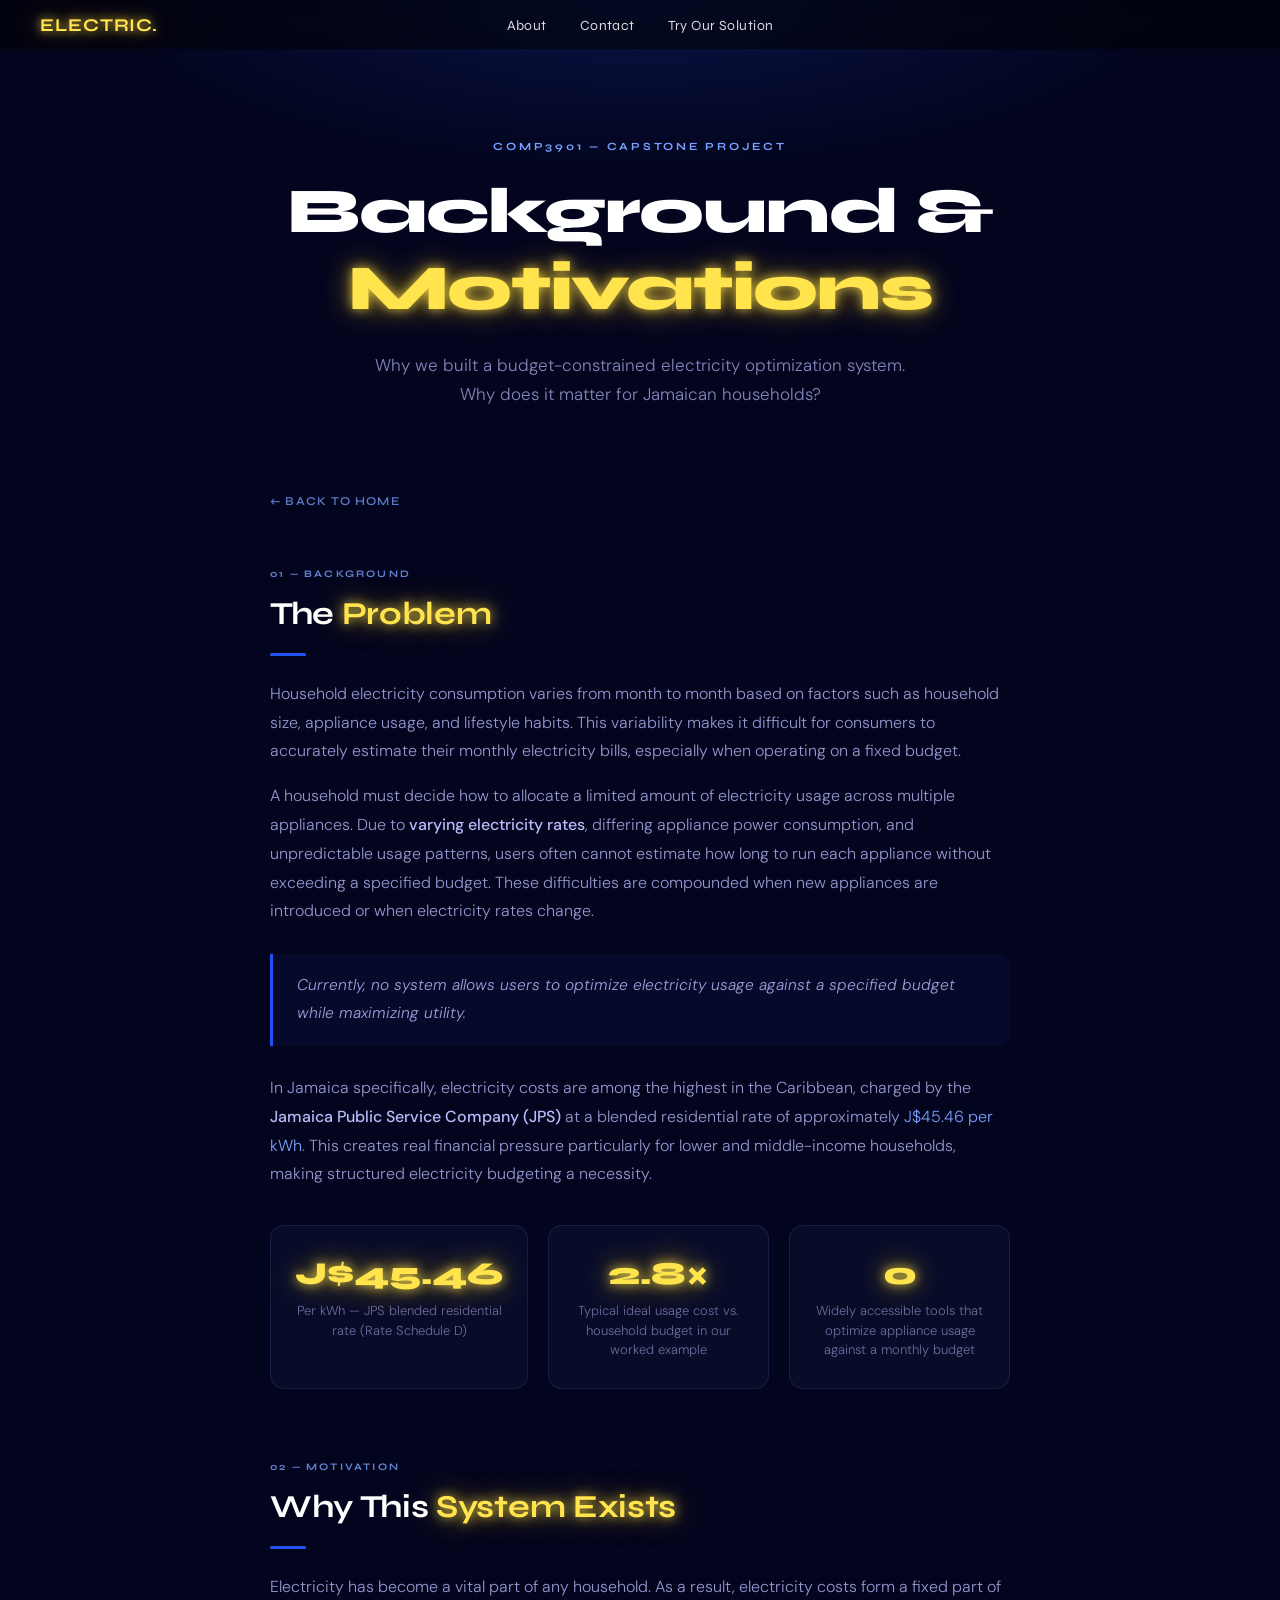
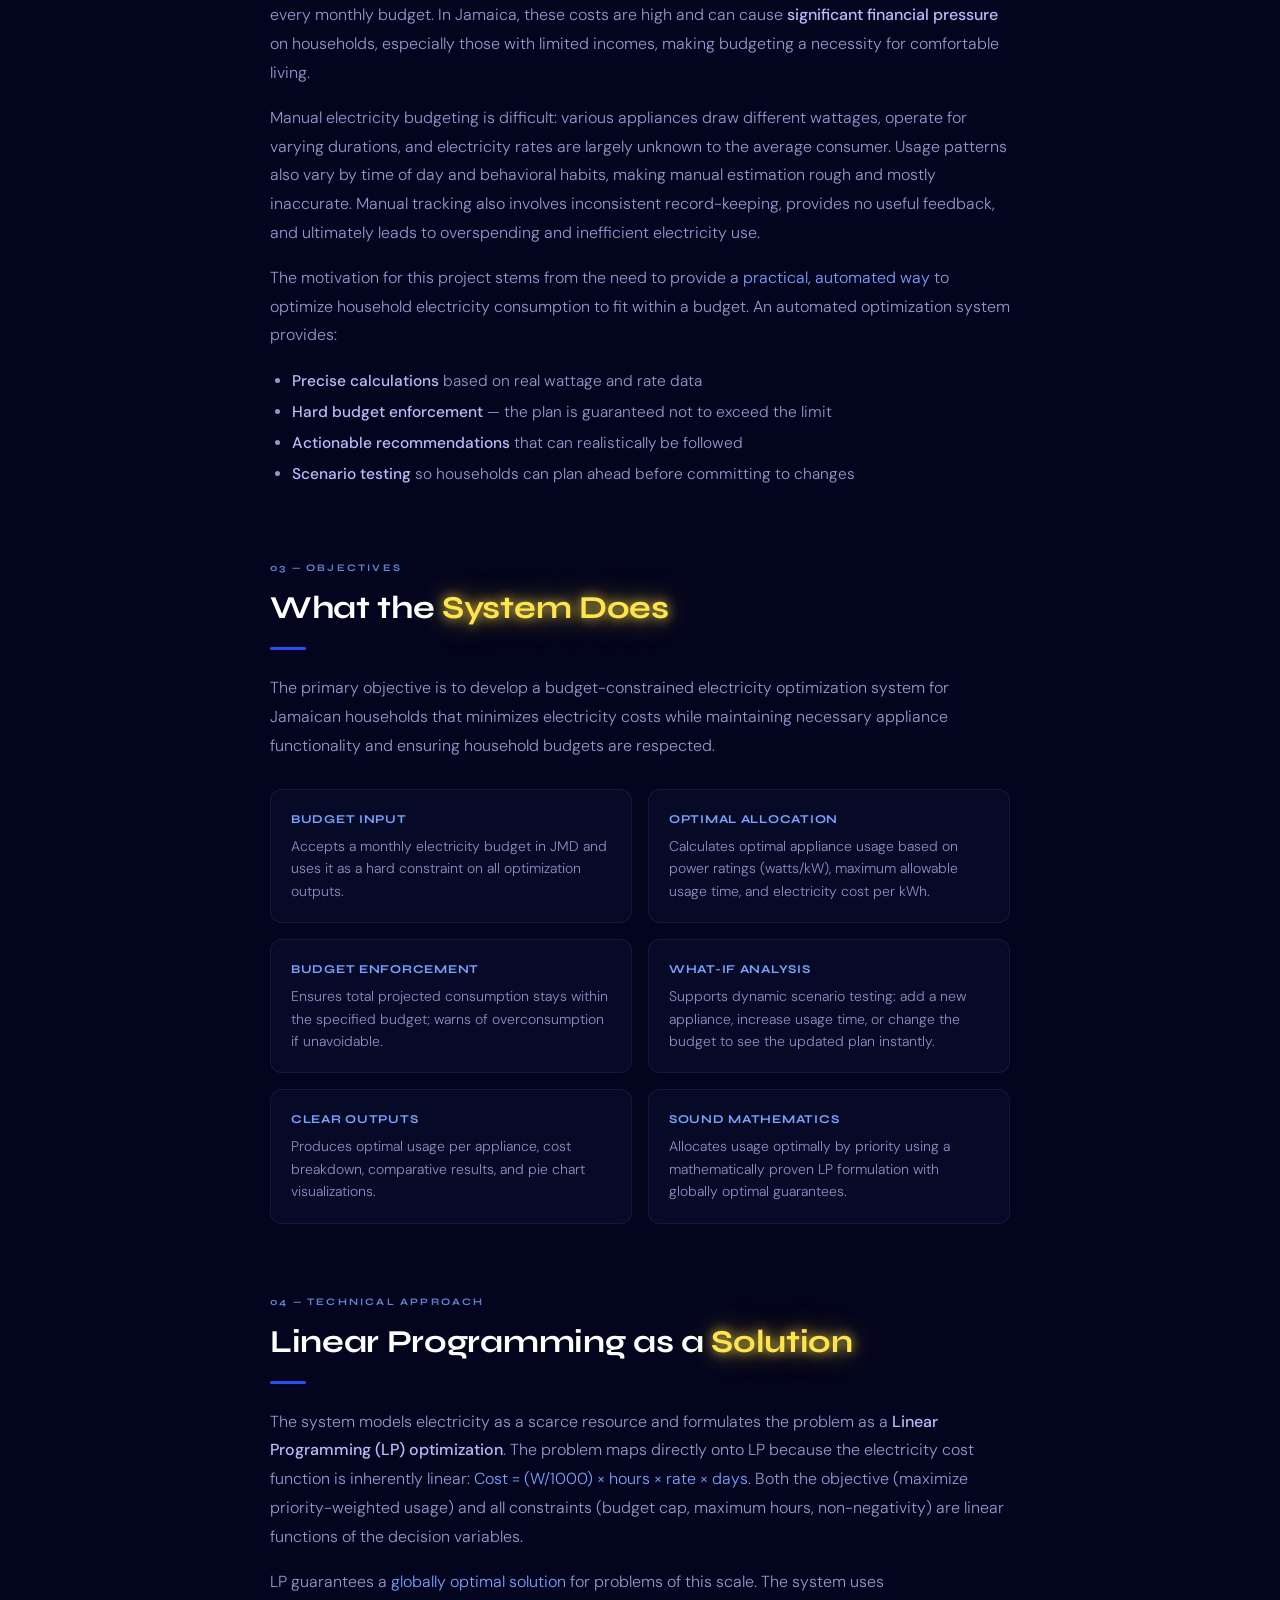
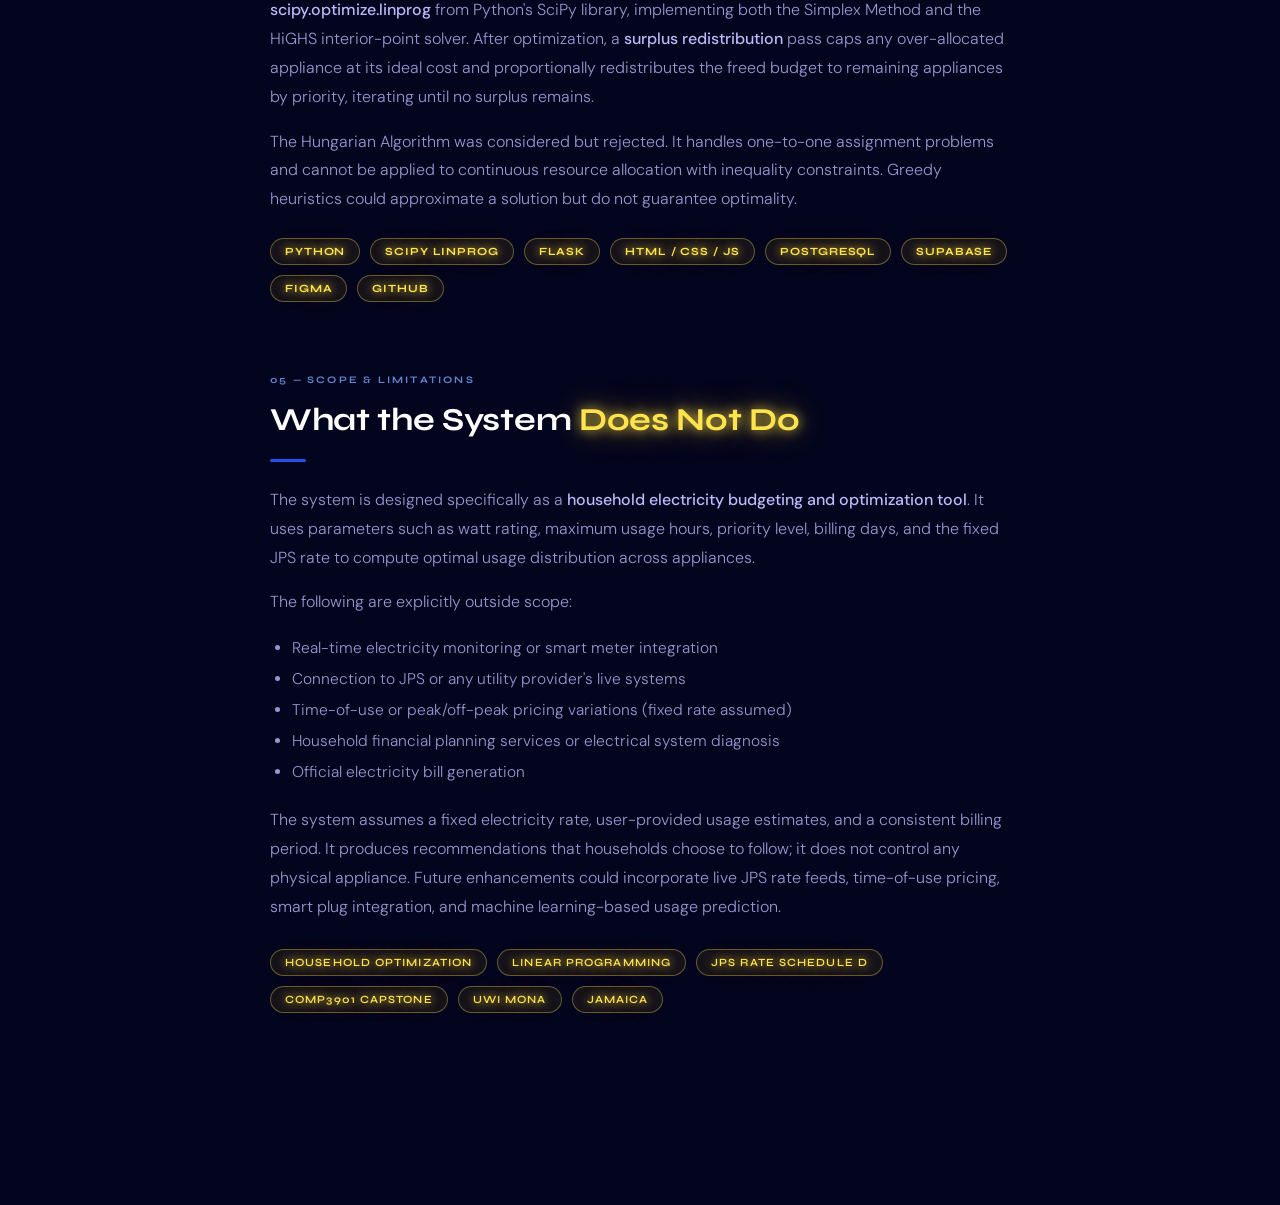
==== commit 11b0887e: "Update About.html" ====
--- a/About.html
+++ b/About.html
@@ -110,7 +110,7 @@
       <div class="obj-card"><strong>Budget Input</strong>Accepts a monthly electricity budget in JMD and uses it as a hard constraint on all optimization outputs.</div>
       <div class="obj-card"><strong>Optimal Allocation</strong>Calculates optimal appliance usage based on power ratings (watts/kW), maximum allowable usage time, and electricity cost per kWh.</div>
       <div class="obj-card"><strong>Budget Enforcement</strong>Ensures total projected consumption stays within the specified budget; warns of overconsumption if unavoidable.</div>
-      <div class="obj-card"><strong>What-If Analysis</strong>Supports dynamic scenario testing &mdash; add a new appliance, increase usage time, or change the budget to see the updated plan instantly.</div>
+      <div class="obj-card"><strong>What-If Analysis</strong>Supports dynamic scenario testing: add a new appliance, increase usage time, or change the budget to see the updated plan instantly.</div>
       <div class="obj-card"><strong>Clear Outputs</strong>Produces optimal usage per appliance, cost breakdown, comparative results, and pie chart visualizations.</div>
       <div class="obj-card"><strong>Sound Mathematics</strong>Allocates usage optimally by priority using a mathematically proven LP formulation with globally optimal guarantees.</div>
     </div>
@@ -121,8 +121,8 @@
     <h2>Linear Programming as a <span>Solution</span></h2>
     <div class="about-divider"></div>
     <p>The system models electricity as a scarce resource and formulates the problem as a <strong>Linear Programming (LP) optimization</strong>. The problem maps directly onto LP because the electricity cost function is inherently linear: <em>Cost = (W/1000) &times; hours &times; rate &times; days</em>. Both the objective (maximize priority-weighted usage) and all constraints (budget cap, maximum hours, non-negativity) are linear functions of the decision variables.</p>
-    <p>LP guarantees a <em>globally optimal solution</em> for problems of this scale. The system uses <strong>scipy.optimize.linprog</strong> from Python's SciPy library, implementing both the Simplex Method and the HiGHS interior-point solver. After optimization, a <strong>surplus redistribution</strong> pass caps any over-allocated appliance at its ideal cost and proportionally redistributes the freed budget to remaining appliances by priority &mdash; iterating until no surplus remains.</p>
-    <p>The Hungarian Algorithm was considered but rejected &mdash; it handles one-to-one assignment problems and cannot be applied to continuous resource allocation with inequality constraints. Greedy heuristics could approximate a solution but do not guarantee optimality.</p>
+    <p>LP guarantees a <em>globally optimal solution</em> for problems of this scale. The system uses <strong>scipy.optimize.linprog</strong> from Python's SciPy library, implementing both the Simplex Method and the HiGHS interior-point solver. After optimization, a <strong>surplus redistribution</strong> pass caps any over-allocated appliance at its ideal cost and proportionally redistributes the freed budget to remaining appliances by priority, iterating until no surplus remains.</p>
+    <p>The Hungarian Algorithm was considered but rejected. It handles one-to-one assignment problems and cannot be applied to continuous resource allocation with inequality constraints. Greedy heuristics could approximate a solution but do not guarantee optimality.</p>
     <div class="tech-stack">
       <span class="tech-chip">Python</span>
       <span class="tech-chip">SciPy linprog</span>
@@ -148,7 +148,7 @@
       <li>Household financial planning services or electrical system diagnosis</li>
       <li>Official electricity bill generation</li>
     </ul>
-    <p>The system assumes a fixed electricity rate, user-provided usage estimates, and a consistent billing period. It is <em>advisory</em> &mdash; it produces recommendations that households choose to follow; it does not control any physical appliance. Future enhancements could incorporate live JPS rate feeds, time-of-use pricing, smart plug integration, and machine learning-based usage prediction.</p>
+    <p>The system assumes a fixed electricity rate, user-provided usage estimates, and a consistent billing period. It produces recommendations that households choose to follow; it does not control any physical appliance. Future enhancements could incorporate live JPS rate feeds, time-of-use pricing, smart plug integration, and machine learning-based usage prediction.</p>
     <div class="tag-row">
       <span class="tag">Household Optimization</span>
       <span class="tag">Linear Programming</span>
